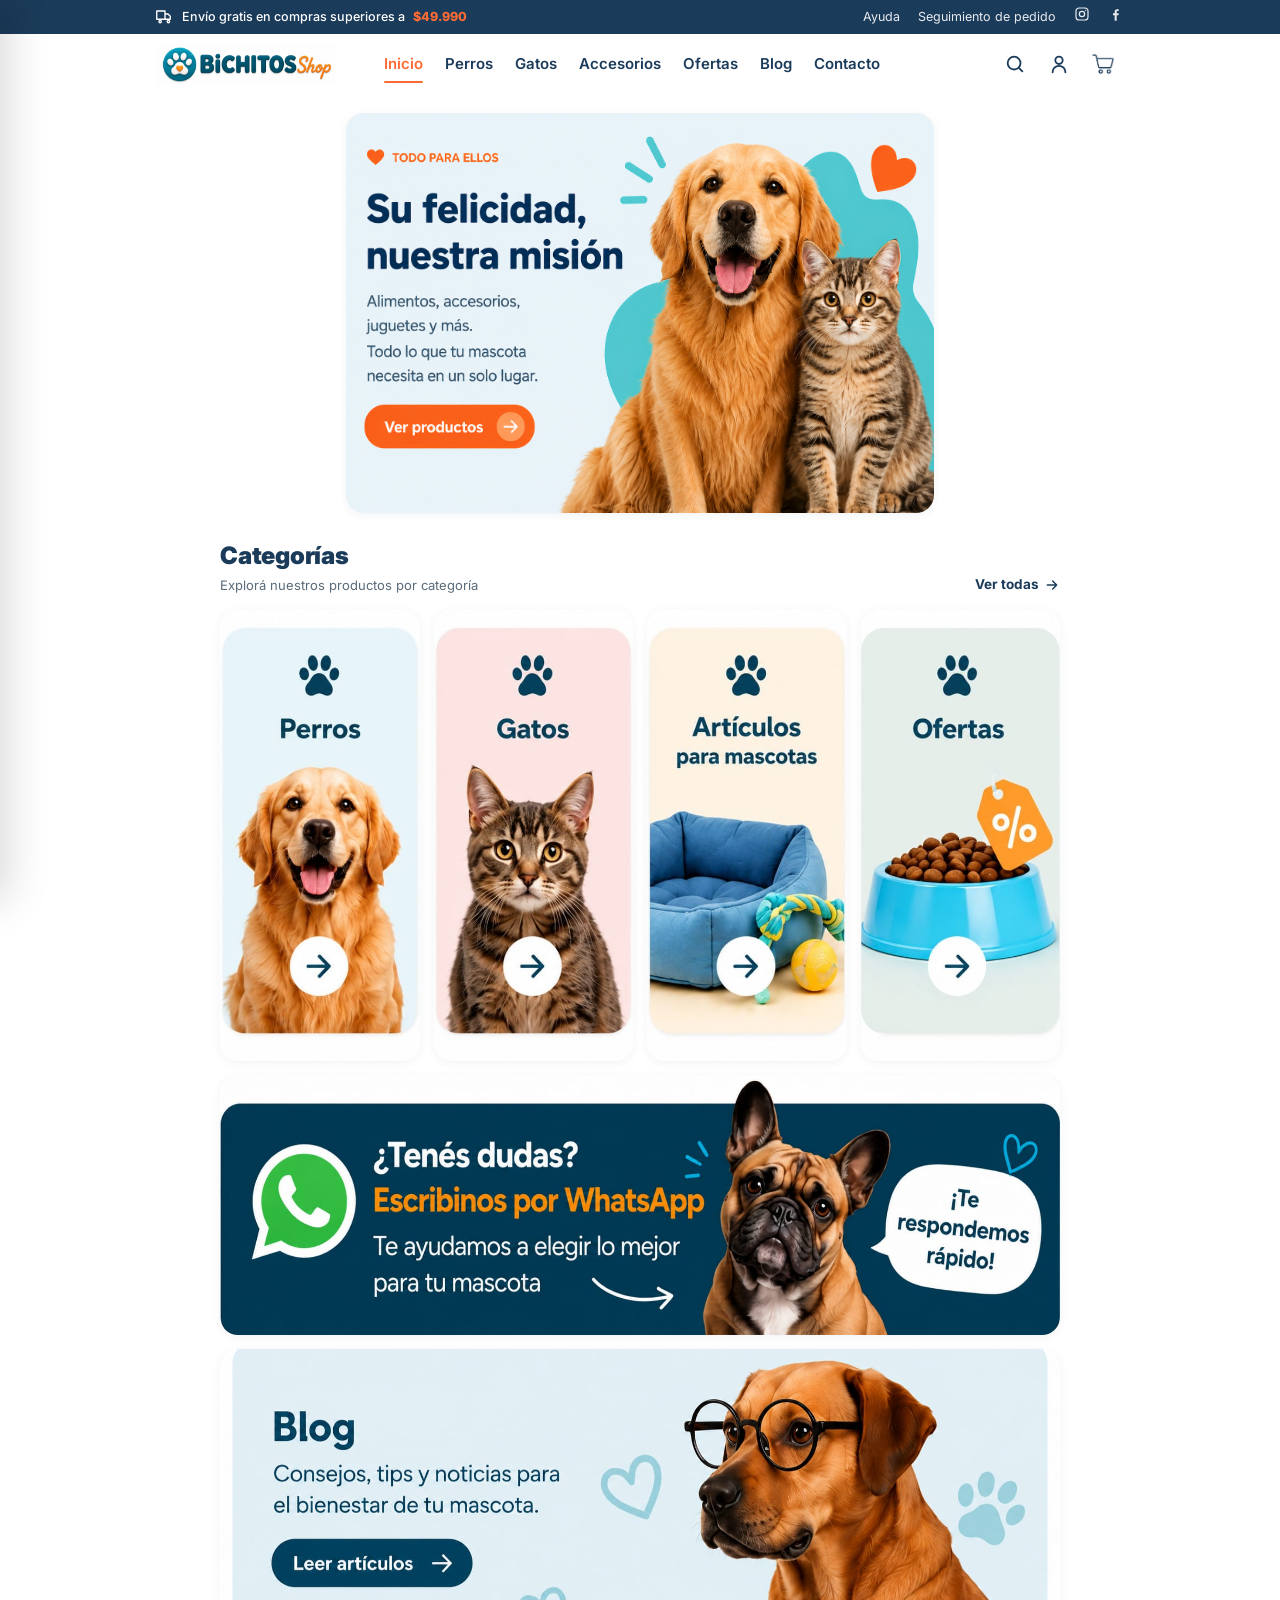
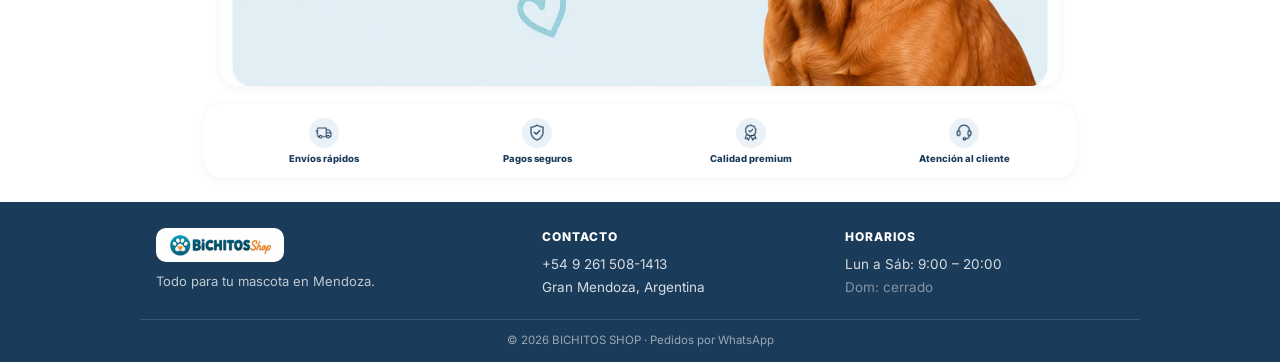
==== index.html @ 242728fc "bottom-nav: boton Blog + activo dinamico segun URL Barra inferior ahora con 6 items (Inicio/Categori" ====
<!DOCTYPE html>
<html lang="es-AR">
<head>
<meta charset="UTF-8" />
<meta name="viewport" content="width=device-width, initial-scale=1, viewport-fit=cover" />
<title>BICHITOS SHOP — Todo para tu mascota en Mendoza</title>
<meta name="description" content="Alimentos, accesorios y juguetes para perros y gatos en Mendoza. Envío gratis en compras superiores a $49.990. Pedí por WhatsApp." />
<meta name="theme-color" content="#1B3B5A" />
<link rel="canonical" href="https://bichitosshop.github.io/bichitosonline/" />
<link rel="icon" type="image/png" href="img/favicon.png" />
<link rel="apple-touch-icon" href="img/favicon.png" />
<meta property="og:title" content="BICHITOS SHOP — Todo para tu mascota en Mendoza" />
<meta property="og:description" content="Alimentos, accesorios y juguetes para perros y gatos. Pedí por WhatsApp." />
<meta property="og:image" content="https://bichitosshop.github.io/bichitosonline/img/home/hero.jpg" />
<meta property="og:type" content="website" />
<link rel="preconnect" href="https://fonts.googleapis.com" />
<link rel="preconnect" href="https://fonts.gstatic.com" crossorigin />
<link href="https://fonts.googleapis.com/css2?family=Inter:wght@400;500;600;700;800;900&display=swap" rel="stylesheet" />
<link rel="stylesheet" href="css/home.css?v=6" />
</head>
<body>

<a href="#main" class="skip-link">Saltar al contenido principal</a>

<!-- ===== TOP BAR ===== -->
<div class="topbar">
  <div class="wrap topbar-in">
    <p class="topbar-msg">
      <svg viewBox="0 0 24 24" fill="none" stroke="currentColor" stroke-width="1.8" stroke-linecap="round" stroke-linejoin="round" aria-hidden="true"><path d="M1 4h11v11H1zM12 8h4l3 3v4h-7z"/><circle cx="5.5" cy="18" r="1.6"/><circle cx="16.5" cy="18" r="1.6"/></svg>
      Envío gratis en compras superiores a <b>$49.990</b>
    </p>
    <nav class="topbar-links" aria-label="Enlaces de ayuda">
      <a href="contacto.html">Ayuda</a>
      <a href="contacto.html">Seguimiento de pedido</a>
      <a href="https://instagram.com" target="_blank" rel="noopener" aria-label="Instagram">
        <svg viewBox="0 0 24 24" fill="none" stroke="currentColor" stroke-width="1.8" aria-hidden="true"><rect x="3" y="3" width="18" height="18" rx="5"/><circle cx="12" cy="12" r="4"/><circle cx="17.5" cy="6.5" r="1" fill="currentColor" stroke="none"/></svg>
      </a>
      <a href="https://facebook.com" target="_blank" rel="noopener" aria-label="Facebook">
        <svg viewBox="0 0 24 24" fill="currentColor" aria-hidden="true"><path d="M13 22v-8h2.7l.4-3H13V9c0-.9.3-1.5 1.6-1.5H16V4.9c-.3 0-1.2-.1-2.3-.1-2.3 0-3.7 1.3-3.7 3.8V11H7.5v3H10v8z"/></svg>
      </a>
    </nav>
  </div>
</div>

<!-- ===== HEADER ===== -->
<header class="header" id="header">
  <div class="wrap header-in">
    <button class="icon-btn menu-toggle" id="menuToggle" aria-label="Abrir menú" aria-expanded="false">
      <svg viewBox="0 0 24 24" fill="none" stroke="currentColor" stroke-width="2" stroke-linecap="round" aria-hidden="true"><path d="M4 7h16M4 12h16M4 17h16"/></svg>
    </button>

    <a href="index.html" class="logo" aria-label="BICHITOS SHOP — Inicio">
      <img src="img/logo.png" alt="BICHITOS SHOP" />
    </a>

    <nav class="mega-nav" aria-label="Navegación principal">
      <a href="index.html" class="active">Inicio</a>
      <a href="productos.html?categoria=perros">Perros</a>
      <a href="productos.html?categoria=gatos">Gatos</a>
      <a href="productos.html">Accesorios</a>
      <a href="productos.html?categoria=ofertas">Ofertas</a>
      <a href="blog.html" target="_blank" rel="noopener">Blog</a>
      <a href="contacto.html">Contacto</a>
    </nav>

    <div class="header-actions">
      <a href="productos.html" class="icon-btn" aria-label="Buscar productos">
        <svg viewBox="0 0 24 24" fill="none" stroke="currentColor" stroke-width="2" stroke-linecap="round" aria-hidden="true"><circle cx="11" cy="11" r="7"/><path d="m20 20-3.5-3.5"/></svg>
      </a>
      <a href="contacto.html" class="icon-btn desktop-only" aria-label="Mi cuenta">
        <svg viewBox="0 0 24 24" fill="none" stroke="currentColor" stroke-width="2" stroke-linecap="round" aria-hidden="true"><circle cx="12" cy="8" r="4"/><path d="M5 21c0-3.9 3.1-7 7-7s7 3.1 7 7"/></svg>
      </a>
      <a href="productos.html" class="icon-btn cart-btn" aria-label="Ver carrito">
        <img src="img/icons/ic-cart.png" alt="" class="ic-img" />
        <span class="cart-badge" id="cartBadge" aria-live="polite">0</span>
      </a>
    </div>
  </div>
</header>

<!-- ===== SLIDE-OUT MENU (mobile) ===== -->
<div class="nav-overlay" id="navOverlay" hidden></div>
<aside class="nav-panel" id="navPanel" aria-label="Menú de navegación">
  <div class="nav-panel-head">
    <img src="img/logo.png" alt="BICHITOS SHOP" />
    <button class="icon-btn" id="navClose" aria-label="Cerrar menú">
      <svg viewBox="0 0 24 24" fill="none" stroke="currentColor" stroke-width="2.2" stroke-linecap="round" aria-hidden="true"><path d="M5 5l14 14M19 5 5 19"/></svg>
    </button>
  </div>
  <nav class="nav-panel-links" aria-label="Categorías">
    <span class="np-group-label">Comprá por categoría</span>
    <a href="productos.html?categoria=perros" data-cat="perros">
      <span class="np-ic"><svg viewBox="0 0 24 24" fill="none" stroke="currentColor" stroke-width="1.7" stroke-linecap="round" stroke-linejoin="round" aria-hidden="true"><path d="M17 10c.7-.7 1.7 0 2.5 0a2.5 2.5 0 1 0 0-5 .5.5 0 0 1-.5-.5 2.5 2.5 0 1 0-5 0c0 .8.7 1.8 0 2.5l-7 7c-.7.7-1.7 0-2.5 0a2.5 2.5 0 0 0 0 5 .5.5 0 0 1 .5.5 2.5 2.5 0 1 0 5 0c0-.8-.7-1.8 0-2.5z"/></svg></span>
      <span class="np-txt">Perros</span>
      <svg class="np-chev" viewBox="0 0 24 24" fill="none" stroke="currentColor" stroke-width="2" stroke-linecap="round" stroke-linejoin="round" aria-hidden="true"><path d="m9 6 6 6-6 6"/></svg>
    </a>
    <a href="productos.html?categoria=gatos" data-cat="gatos">
      <span class="np-ic"><svg viewBox="0 0 24 24" fill="none" stroke="currentColor" stroke-width="1.6" stroke-linecap="round" stroke-linejoin="round" aria-hidden="true"><path d="M5 3.8 8 7.6c1.2-.5 2.5-.8 4-.8s2.8.3 4 .8l3-3.8V11a7 7 0 0 1-14 0z"/><circle cx="9.6" cy="11.4" r=".7" fill="currentColor" stroke="none"/><circle cx="14.4" cy="11.4" r=".7" fill="currentColor" stroke="none"/><path d="M11 14.2c.6.5 1.4.5 2 0"/></svg></span>
      <span class="np-txt">Gatos</span>
      <svg class="np-chev" viewBox="0 0 24 24" fill="none" stroke="currentColor" stroke-width="2" stroke-linecap="round" stroke-linejoin="round" aria-hidden="true"><path d="m9 6 6 6-6 6"/></svg>
    </a>
    <a href="productos.html" data-cat="otras">
      <span class="np-ic"><svg viewBox="0 0 24 24" fill="none" stroke="currentColor" stroke-width="1.7" stroke-linecap="round" stroke-linejoin="round" aria-hidden="true"><path d="M3.5 11h17l-1.4 5.6a2 2 0 0 1-2 1.4H6.9a2 2 0 0 1-2-1.4z"/><path d="M6 11a6 6 0 0 1 12 0"/></svg></span>
      <span class="np-txt">Accesorios de mascotas</span>
      <svg class="np-chev" viewBox="0 0 24 24" fill="none" stroke="currentColor" stroke-width="2" stroke-linecap="round" stroke-linejoin="round" aria-hidden="true"><path d="m9 6 6 6-6 6"/></svg>
    </a>
    <a href="productos.html?categoria=ofertas" data-cat="ofertas">
      <span class="np-ic"><svg viewBox="0 0 24 24" fill="none" stroke="currentColor" stroke-width="1.7" stroke-linecap="round" stroke-linejoin="round" aria-hidden="true"><path d="M3.5 11.5 11 4h7a2 2 0 0 1 2 2v7l-7.5 7.5a1.5 1.5 0 0 1-2.1 0L3.5 13.6a1.5 1.5 0 0 1 0-2.1z"/><circle cx="16" cy="8" r="1.3" fill="currentColor" stroke="none"/></svg></span>
      <span class="np-txt">Ofertas</span>
      <svg class="np-chev" viewBox="0 0 24 24" fill="none" stroke="currentColor" stroke-width="2" stroke-linecap="round" stroke-linejoin="round" aria-hidden="true"><path d="m9 6 6 6-6 6"/></svg>
    </a>
    <span class="np-divider" aria-hidden="true"></span>
    <a href="blog.html" target="_blank" rel="noopener" data-cat="blog">
      <span class="np-ic"><svg viewBox="0 0 24 24" fill="none" stroke="currentColor" stroke-width="1.7" stroke-linecap="round" stroke-linejoin="round" aria-hidden="true"><path d="M5 4h11a2 2 0 0 1 2 2v14H7a2 2 0 0 1-2-2z"/><path d="M9 8h6M9 12h5"/></svg></span>
      <span class="np-txt">Blog</span>
      <svg class="np-chev" viewBox="0 0 24 24" fill="none" stroke="currentColor" stroke-width="2" stroke-linecap="round" stroke-linejoin="round" aria-hidden="true"><path d="m9 6 6 6-6 6"/></svg>
    </a>
    <a href="contacto.html" data-cat="contacto">
      <span class="np-ic"><svg viewBox="0 0 24 24" fill="none" stroke="currentColor" stroke-width="1.7" stroke-linecap="round" stroke-linejoin="round" aria-hidden="true"><path d="M5 5h14v10H9l-4 4z"/></svg></span>
      <span class="np-txt">Contacto</span>
      <svg class="np-chev" viewBox="0 0 24 24" fill="none" stroke="currentColor" stroke-width="2" stroke-linecap="round" stroke-linejoin="round" aria-hidden="true"><path d="m9 6 6 6-6 6"/></svg>
    </a>
  </nav>
  <div class="nav-panel-social">
    <a href="https://wa.me/5492615081413" target="_blank" rel="noopener" class="np-wsp" aria-label="WhatsApp">
      <svg viewBox="0 0 24 24" fill="currentColor" aria-hidden="true"><path d="M12 2a10 10 0 0 0-8.6 15.1L2 22l5-1.3A10 10 0 1 0 12 2zm4.4 12.1c-.2-.1-1.4-.7-1.6-.8-.2-.1-.4-.1-.5.1-.2.2-.6.8-.8.9-.1.2-.3.2-.5.1a6.6 6.6 0 0 1-3.3-2.9c-.2-.4.2-.4.7-1.3.1-.2 0-.4 0-.5l-.7-1.8c-.2-.5-.4-.4-.5-.4h-.5c-.2 0-.5.1-.7.3-.2.3-.9.9-.9 2.2s1 2.6 1.1 2.7c.1.2 1.9 3 4.7 4.2 1.7.7 2.4.8 3.2.7.5-.1 1.4-.6 1.6-1.1.2-.5.2-1 .1-1.1z"/></svg>
    </a>
    <a href="https://instagram.com" target="_blank" rel="noopener" aria-label="Instagram">
      <svg viewBox="0 0 24 24" fill="none" stroke="currentColor" stroke-width="1.8" aria-hidden="true"><rect x="3" y="3" width="18" height="18" rx="5"/><circle cx="12" cy="12" r="4"/><circle cx="17.5" cy="6.5" r="1" fill="currentColor" stroke="none"/></svg>
    </a>
    <a href="https://facebook.com" target="_blank" rel="noopener" aria-label="Facebook">
      <svg viewBox="0 0 24 24" fill="currentColor" aria-hidden="true"><path d="M13 22v-8h2.7l.4-3H13V9c0-.9.3-1.5 1.6-1.5H16V4.9c-.3 0-1.2-.1-2.3-.1-2.3 0-3.7 1.3-3.7 3.8V11H7.5v3H10v8z"/></svg>
    </a>
  </div>
</aside>

<main id="main">

  <!-- ===== HERO ===== -->
  <section class="hero-wrap wrap" aria-label="Bienvenida">
    <div class="hero">
      <img src="img/home/hero.jpg" alt="Su felicidad, nuestra misión. Alimentos, accesorios y juguetes para tu mascota." class="hero-img" width="1521" height="1034" />
      <a href="productos.html" class="hero-btn" aria-label="Ver productos"></a>
    </div>
  </section>

  <!-- ===== CATEGORÍAS ===== -->
  <section class="categorias wrap" aria-labelledby="cat-title">
    <div class="section-head">
      <div>
        <h2 id="cat-title" class="section-title">Categorías</h2>
        <p class="section-sub desktop-only">Explorá nuestros productos por categoría</p>
      </div>
      <a href="productos.html" class="ver-todas">Ver todas <svg viewBox="0 0 24 24" fill="none" stroke="currentColor" stroke-width="2.2" stroke-linecap="round" stroke-linejoin="round" aria-hidden="true"><path d="M5 12h14M13 6l6 6-6 6"/></svg></a>
    </div>
    <div class="cat-grid">
      <a class="cat-card" href="productos.html?categoria=perros" aria-label="Ver productos para Perros">
        <img src="img/home/cat-perros.jpg" alt="Perros" />
      </a>
      <a class="cat-card" href="productos.html?categoria=gatos" aria-label="Ver productos para Gatos">
        <img src="img/home/cat-gatos.jpg" alt="Gatos" />
      </a>
      <a class="cat-card" href="productos.html" aria-label="Ver Artículos para mascotas">
        <img src="img/home/cat-articulos.jpg" alt="Artículos para mascotas" />
      </a>
      <a class="cat-card" href="productos.html?categoria=ofertas" aria-label="Ver Ofertas">
        <img src="img/home/cat-ofertas.jpg" alt="Ofertas" />
      </a>
    </div>
  </section>

  <!-- ===== BANNER WHATSAPP ===== -->
  <section class="banner-wrap wrap" aria-label="Consultá por WhatsApp">
    <button type="button" class="banner banner-wsp" id="bannerWsp" aria-label="¿Tenés dudas? Escribinos por WhatsApp, te ayudamos a elegir lo mejor para tu mascota">
      <img src="img/home/banner-wsp.jpg" alt="¿Tenés dudas? Escribinos por WhatsApp. Te respondemos rápido." />
      <span class="banner-cta-zone" aria-hidden="true"></span>
    </button>
  </section>

  <!-- ===== BANNER BLOG ===== -->
  <section class="banner-wrap wrap" aria-label="Blog">
    <a class="banner banner-blog" href="blog.html" target="_blank" rel="noopener" aria-label="Blog: consejos, tips y noticias para el bienestar de tu mascota. Leer artículos.">
      <img src="img/home/banner-blog.jpg" alt="Blog: consejos, tips y noticias para el bienestar de tu mascota." />
      <span class="banner-cta-zone" aria-hidden="true"></span>
    </a>
  </section>

  <!-- ===== TRUST STRIP (compacta, abajo de los banners) ===== -->
  <section class="trust trust-mini wrap" aria-label="Por qué elegirnos">
    <div class="trust-item">
      <span class="trust-ic"><img src="img/icons/ic-truck.png" alt="" /></span>
      <b>Envíos rápidos</b>
    </div>
    <div class="trust-item">
      <span class="trust-ic"><img src="img/icons/ic-shield.png" alt="" /></span>
      <b>Pagos seguros</b>
    </div>
    <div class="trust-item">
      <span class="trust-ic"><img src="img/icons/ic-badge.png" alt="" /></span>
      <b>Calidad premium</b>
    </div>
    <div class="trust-item">
      <span class="trust-ic"><img src="img/icons/ic-headset.png" alt="" /></span>
      <b>Atención al cliente</b>
    </div>
  </section>

</main>

<!-- ===== FOOTER ===== -->
<footer class="footer">
  <div class="wrap footer-grid">
    <div class="f-brand">
      <img src="img/logo.png" alt="BICHITOS SHOP" />
      <p>Todo para tu mascota en Mendoza.</p>
    </div>
    <div class="f-col">
      <h4>Contacto</h4>
      <a href="https://wa.me/5492615081413" target="_blank" rel="noopener">+54 9 261 508-1413</a>
      <p>Gran Mendoza, Argentina</p>
    </div>
    <div class="f-col">
      <h4>Horarios</h4>
      <p>Lun a Sáb: 9:00 – 20:00</p>
      <p class="f-dim">Dom: cerrado</p>
    </div>
  </div>
  <div class="wrap footer-bottom">© 2026 BICHITOS SHOP · Pedidos por WhatsApp</div>
</footer>

<!-- ===== BOTTOM NAV (mobile) ===== -->
<nav class="bottom-nav" aria-label="Navegación inferior">
  <a href="index.html" data-nav="inicio">
    <img src="img/icons/ic-home.png" alt="" /><span>Inicio</span>
  </a>
  <a href="productos.html" data-nav="categorias">
    <img src="img/icons/ic-grid.png" alt="" /><span>Categorías</span>
  </a>
  <a href="productos.html?categoria=ofertas" data-nav="ofertas">
    <img src="img/icons/ic-ticket.png" alt="" /><span>Ofertas</span>
  </a>
  <a href="blog.html" data-nav="blog">
    <svg viewBox="0 0 24 24" fill="none" stroke="currentColor" stroke-width="1.8" stroke-linecap="round" stroke-linejoin="round" aria-hidden="true"><path d="M5 4h11a2 2 0 0 1 2 2v14H7a2 2 0 0 1-2-2z"/><path d="M9 8h6M9 12h5"/></svg>
    <span>Blog</span>
  </a>
  <a href="productos.html?wishlist=1" data-nav="favoritos">
    <svg class="nav-heart" viewBox="0 0 24 24" fill="none" stroke="currentColor" stroke-width="1.9" stroke-linecap="round" stroke-linejoin="round" aria-hidden="true"><path d="M20.8 5.6a5.4 5.4 0 0 0-7.7 0L12 6.7l-1.1-1.1a5.4 5.4 0 1 0-7.7 7.7L12 22l8.8-8.7a5.4 5.4 0 0 0 0-7.7z"/></svg>
    <span>Favoritos</span>
  </a>
  <a href="contacto.html" data-nav="contacto">
    <img src="img/icons/ic-whatsapp.png" alt="" /><span>Contacto</span>
  </a>
</nav>

<script src="js/home.js?v=6"></script>
</body>
</html>
---- css/home.css ----
/* ============================================================
   BICHITOS SHOP — Homepage (rediseño calcado de mockup)
   Paleta BLOQUEADA: navy #1B3B5A + naranja #FF6B35 + teal.
   Mobile-first. Fuente Inter.
   ============================================================ */
:root {
  --navy: #1B3B5A;
  --navy-deep: #14314a;
  --orange: #FF6B35;
  --orange-dark: #ec5a26;
  --teal: #2EC4B6;
  --cream: #FBF8F3;
  --paper: #FFFFFF;
  --ink: #22312A;
  --muted: #5a6b7a;
  --hairline: rgba(27, 58, 89, 0.12);
  --wsp: #25D366;
  --r-card: 18px;
  --r-pill: 999px;
  --shadow-sm: 0 2px 10px rgba(27, 58, 89, 0.06);
  --shadow: 0 10px 30px rgba(27, 58, 89, 0.10);
  --shadow-orange: 0 8px 22px rgba(255, 107, 53, 0.28);
  --spring: cubic-bezier(.34, 1.56, .64, 1);
  --smooth: cubic-bezier(.22, 1, .36, 1);
  --font: 'Inter', -apple-system, BlinkMacSystemFont, 'Segoe UI', Roboto, sans-serif;
  --header-h: 60px;
}
* { box-sizing: border-box; -webkit-tap-highlight-color: transparent; margin: 0; padding: 0; }
html { scroll-behavior: smooth; }
body {
  font-family: var(--font);
  background: #FFFFFF;
  color: var(--ink);
  font-size: 15px;
  line-height: 1.45;
  -webkit-font-smoothing: antialiased;
  padding-bottom: calc(64px + env(safe-area-inset-bottom));  /* bottom nav */
}
img { max-width: 100%; display: block; }
a { text-decoration: none; color: inherit; }
button { font-family: inherit; cursor: pointer; border: none; background: none; }
li { list-style: none; }
:focus-visible { outline: 2px solid var(--orange); outline-offset: 2px; border-radius: 6px; }
.wrap { max-width: 1180px; margin: 0 auto; padding-left: 16px; padding-right: 16px; }
.skip-link { position: absolute; left: -999px; top: 0; background: var(--orange); color: #fff; padding: 10px 16px; z-index: 999; font-weight: 800; }
.skip-link:focus { left: 0; }
.desktop-only { display: none; }

/* ===== TOP BAR ===== */
.topbar { background: var(--navy); color: #fff; font-size: 12.5px; }
.topbar-in { display: flex; align-items: center; justify-content: center; gap: 18px; min-height: 34px; }
.topbar-msg { display: flex; align-items: center; gap: 8px; font-weight: 500; }
.topbar-msg svg { width: 18px; height: 18px; flex: none; }
.topbar-msg b { color: var(--orange); font-weight: 800; }
.topbar-links { display: none; align-items: center; gap: 18px; }
.topbar-links a { opacity: .9; }
.topbar-links a:hover { opacity: 1; }
.topbar-links svg { width: 16px; height: 16px; }

/* ===== HEADER ===== */
.header {
  position: sticky; top: 0; z-index: 50;
  background: rgba(255, 255, 255, 0.92);
  -webkit-backdrop-filter: blur(12px); backdrop-filter: blur(12px);
  border-bottom: 1px solid transparent;
  transition: border-color .25s, box-shadow .25s;
}
.header.scrolled { border-bottom-color: var(--hairline); box-shadow: var(--shadow-sm); }
.header-in { display: flex; align-items: center; gap: 12px; height: var(--header-h); }
.icon-btn {
  width: 42px; height: 42px; border-radius: 50%;
  display: grid; place-items: center; color: var(--navy);
  transition: background .2s, transform .15s var(--spring);
  flex: none; position: relative;
}
.icon-btn:hover { background: rgba(27, 58, 89, 0.06); }
.icon-btn:active { transform: scale(.92); }
.icon-btn svg { width: 22px; height: 22px; }
.logo { display: flex; align-items: center; margin-right: auto; }
.logo img { height: 34px; width: auto; }
.mega-nav { display: none; }
.header-actions { display: flex; align-items: center; gap: 2px; }
.cart-btn .cart-badge {
  position: absolute; top: 2px; right: 2px; min-width: 18px; height: 18px; padding: 0 4px;
  border-radius: 999px; background: var(--orange); color: #fff;
  font-size: 11px; font-weight: 800; display: grid; place-items: center;
  opacity: 0; transform: scale(.4); transition: .25s var(--spring);
}
.cart-btn .cart-badge.on { opacity: 1; transform: scale(1); }

/* ===== SLIDE-OUT MENU ===== */
.nav-overlay { position: fixed; inset: 0; background: rgba(20, 32, 26, .45); z-index: 90; opacity: 0; transition: opacity .3s; }
.nav-overlay.on { opacity: 1; }
.nav-panel {
  position: fixed; top: 0; left: 0; bottom: 0; z-index: 95;
  width: 85%; max-width: 340px; background: var(--paper);
  transform: translateX(-100%); transition: transform .35s var(--smooth);
  display: flex; flex-direction: column;
  padding: 0 0 calc(16px + env(safe-area-inset-bottom));
  box-shadow: 8px 0 40px rgba(0, 0, 0, .15);
}
.nav-panel.on { transform: translateX(0); }
.nav-panel-head { display: flex; align-items: center; justify-content: space-between; padding: 14px 16px; border-bottom: 1px solid var(--hairline); }
.nav-panel-head img { height: 30px; }
.nav-panel-links { display: flex; flex-direction: column; padding: 10px 0; flex: 1; overflow-y: auto; }
.np-group-label { font-size: 11px; font-weight: 800; letter-spacing: .08em; text-transform: uppercase; color: var(--muted); padding: 6px 22px 8px; }
.nav-panel-links a {
  display: flex; align-items: center; gap: 12px; padding: 9px 14px;
  font-size: 15.5px; font-weight: 700; color: var(--navy);
  border-radius: 14px; margin: 2px 10px; transition: background .2s, transform .12s var(--spring);
}
.nav-panel-links a:active { transform: scale(.98); }
.np-ic { width: 38px; height: 38px; border-radius: 11px; display: grid; place-items: center; color: var(--navy); flex: none; }
.np-ic svg { width: 21px; height: 21px; }
.np-txt { flex: 1; }
.np-chev { width: 18px; height: 18px; color: var(--muted); opacity: .45; flex: none; }
.np-divider { height: 1px; background: var(--hairline); margin: 10px 22px; }
/* Chips por categoría (pasteles del mockup) → da profundidad, no plano */
.nav-panel-links a[data-cat="perros"]  .np-ic { background: #DCEEF8; }
.nav-panel-links a[data-cat="gatos"]   .np-ic { background: #FBE4E1; }
.nav-panel-links a[data-cat="otras"]   .np-ic { background: #FBF0D8; }
.nav-panel-links a[data-cat="ofertas"] .np-ic { background: #DDF1E5; color: #1f7a4d; }
.nav-panel-links a[data-cat="blog"]    .np-ic { background: #E7E6F6; }
.nav-panel-links a[data-cat="contacto"].np-ic { background: #D9F2EF; }
.nav-panel-links a[data-cat="perros"]:hover  { background: #EDF6FB; }
.nav-panel-links a[data-cat="gatos"]:hover   { background: #FDF1EF; }
.nav-panel-links a[data-cat="otras"]:hover   { background: #FCF7E9; }
.nav-panel-links a[data-cat="ofertas"]:hover { background: #EEF8F2; }
.nav-panel-links a[data-cat="blog"]:hover    { background: #F2F1FB; }
.nav-panel-links a[data-cat="contacto"]:hover{ background: #ECF8F6; }
.nav-panel-social { display: flex; gap: 12px; padding: 16px 20px 4px; border-top: 1px solid var(--hairline); }
.nav-panel-social a { width: 42px; height: 42px; border-radius: 50%; display: grid; place-items: center; background: var(--cream); color: var(--navy); }
.nav-panel-social .np-wsp { background: var(--wsp); color: #fff; }
.nav-panel-social svg { width: 22px; height: 22px; }

/* ===== HERO ===== */
/* Imagen real completa (texto+botón horneados). Solo un botón
   transparente clickeable posicionado sobre el botón horneado. */
.hero-wrap { padding-top: 14px; }
.hero { position: relative; border-radius: var(--r-card); overflow: hidden; box-shadow: var(--shadow-sm); }
.hero-img { width: 100%; height: auto; display: block; }
.hero-btn {
  position: absolute; left: 3.8%; top: 72.3%; width: 28.6%; height: 11.7%;
  border-radius: var(--r-pill); cursor: pointer;
}
.hero-btn:focus-visible { outline: 3px solid #fff; outline-offset: 2px; }

/* Botón primario (pill naranja con flecha en círculo) */
.btn-primary {
  display: inline-flex; align-items: center; gap: 10px; white-space: nowrap;
  background: var(--orange); color: #fff; font-weight: 800;
  border-radius: var(--r-pill); padding: 13px 14px 13px 22px;
  box-shadow: var(--shadow-orange); transition: transform .18s var(--spring), background .2s;
}
.btn-primary:hover { background: var(--orange-dark); transform: translateY(-1px); }
.btn-primary:active { transform: scale(.97); }
.btn-primary .btn-arrow { width: 30px; height: 30px; border-radius: 50%; background: rgba(255, 255, 255, .22); display: grid; place-items: center; transition: transform .2s var(--spring); }
.btn-primary:hover .btn-arrow { transform: translateX(2px); }
.btn-primary .btn-arrow svg { width: 17px; height: 17px; }

/* ===== TRUST STRIP ===== */
.trust {
  display: grid; grid-template-columns: repeat(2, 1fr); gap: 14px 10px;
  background: var(--paper); border-radius: var(--r-card);
  margin-top: 16px; padding: 18px 14px; box-shadow: var(--shadow-sm);
}
.trust-item { display: flex; flex-direction: column; align-items: center; text-align: center; gap: 7px; }
.trust-ic { width: 46px; height: 46px; border-radius: 50%; background: #EAF2F8; color: var(--navy); display: grid; place-items: center; }
.trust-ic svg { width: 24px; height: 24px; }
.trust-ic img { width: 24px; height: 24px; object-fit: contain; }
.icon-btn .ic-img { width: 22px; height: 22px; object-fit: contain; }
.trust-item b { display: block; font-size: 13px; color: var(--navy); font-weight: 800; }
.trust-item small { font-size: 11.5px; color: var(--muted); }

/* Versión compacta (abajo de los banners) */
.trust-mini { grid-template-columns: repeat(4, 1fr); gap: 6px; padding: 12px 6px; margin-top: 12px; }
.trust-mini .trust-item { flex-direction: column; text-align: center; gap: 5px; }
.trust-mini .trust-ic { width: 30px; height: 30px; }
.trust-mini .trust-ic svg { width: 16px; height: 16px; }
.trust-mini .trust-ic img { width: 17px; height: 17px; }
.trust-mini .trust-item b { font-size: 9.5px; line-height: 1.2; }

/* ===== SECTION HEAD ===== */
.section-head { display: flex; align-items: flex-end; justify-content: space-between; margin: 22px 0 12px; }
.section-title { font-size: 22px; font-weight: 900; color: var(--navy); letter-spacing: -.01em; }
.section-sub { font-size: 13px; color: var(--muted); margin-top: 2px; }
.ver-todas { display: inline-flex; align-items: center; gap: 5px; color: var(--navy); font-weight: 700; font-size: 13.5px; }
.ver-todas svg { width: 16px; height: 16px; }

/* ===== CATEGORÍAS ===== */
.cat-grid { display: grid; grid-template-columns: repeat(4, 1fr); gap: 8px; }
.cat-card { position: relative; border-radius: var(--r-card); overflow: hidden; display: block; box-shadow: var(--shadow-sm); transition: transform .2s var(--spring), box-shadow .2s; }
.cat-card:hover { transform: translateY(-3px); box-shadow: var(--shadow); }
.cat-card:active { transform: scale(.98); }
.cat-card img { width: 100%; height: 100%; object-fit: cover; }
.cat-go {
  position: absolute; left: 50%; bottom: 9%; transform: translateX(-50%);
  width: 14%; aspect-ratio: 1; min-width: 34px; max-width: 48px;
  background: #fff; color: var(--navy); border-radius: 50%;
  display: grid; place-items: center; box-shadow: var(--shadow-sm);
  transition: transform .2s var(--spring);
}
.cat-card:hover .cat-go { transform: translateX(-50%) scale(1.08); }
.cat-go svg { width: 45%; height: 45%; }

/* ===== BANNERS ===== */
.banner-wrap { margin-top: 12px; }
.banner { display: block; position: relative; width: 100%; border-radius: var(--r-card); overflow: hidden; box-shadow: var(--shadow-sm); transition: transform .2s var(--spring), box-shadow .2s; }
.banner:hover { transform: translateY(-2px); box-shadow: var(--shadow); }
.banner:active { transform: scale(.99); }
.banner img { width: 100%; height: auto; }
/* zona del botón "calcada" sobre el botón horneado (foco/click reales) */
.banner-cta-zone { position: absolute; }
.banner-blog .banner-cta-zone { left: 6.5%; bottom: 14%; width: 26%; height: 18%; border-radius: 999px; }

.pie { text-align: center; font-size: 11.5px; color: var(--muted); padding: 24px 16px 10px; }

/* ===== FOOTER ===== */
.footer { margin-top: 24px; background: var(--navy); color: rgba(255, 255, 255, .85); }
.footer-grid { display: grid; grid-template-columns: 1fr; gap: 20px; padding-top: 26px; padding-bottom: 6px; }
.f-brand img { height: 34px; width: auto; background: #fff; border-radius: 10px; padding: 5px 10px; }
.f-brand p { margin-top: 10px; font-size: 13px; color: rgba(255, 255, 255, .72); }
.f-col h4 { font-size: 12px; font-weight: 800; letter-spacing: .08em; text-transform: uppercase; color: #fff; margin-bottom: 7px; }
.f-col p, .f-col a { display: block; font-size: 13.5px; color: rgba(255, 255, 255, .82); line-height: 1.7; }
.f-col a:hover { color: var(--orange); }
.f-dim { opacity: .55; font-size: 12.5px; }
.footer-bottom { border-top: 1px solid rgba(255, 255, 255, .14); margin-top: 14px; padding-top: 12px; padding-bottom: 14px; font-size: 11.5px; color: rgba(255, 255, 255, .55); text-align: center; }
@media (min-width: 768px) {
  .footer-grid { grid-template-columns: 1.3fr 1fr 1fr; gap: 24px; }
}

/* ===== BOTTOM NAV (mobile) ===== */
.bottom-nav {
  position: fixed; left: 0; right: 0; bottom: 0; z-index: 60;
  display: flex; background: var(--paper);
  border-top: 1px solid var(--hairline);
  padding-bottom: env(safe-area-inset-bottom);
  box-shadow: 0 -4px 20px rgba(27, 58, 89, .06);
}
.bottom-nav a { flex: 1; min-width: 0; display: flex; flex-direction: column; align-items: center; gap: 3px; padding: 9px 0 8px; color: var(--muted); font-size: 10px; font-weight: 600; transition: color .2s; }
.bottom-nav a span { max-width: 100%; overflow: hidden; text-overflow: ellipsis; white-space: nowrap; }
.bottom-nav a svg { width: 22px; height: 22px; }
.bottom-nav a img { width: 22px; height: 22px; object-fit: contain; }
.bottom-nav a.active { color: var(--teal); font-weight: 700; }

/* ============================================================
   DESKTOP
   ============================================================ */
@media (min-width: 768px) {
  body { padding-bottom: 0; }
  .wrap { max-width: 1000px; }               /* todo el inicio más contenido */
  .desktop-only { display: revert; }
  .icon-btn.desktop-only { display: grid; }   /* restaura el centrado del ícono cuenta */
  .bottom-nav { display: none; }
  .menu-toggle { display: none; }
  .topbar-in { justify-content: space-between; }
  .topbar-links { display: flex; }

  .header-in { gap: 24px; }
  .logo img { height: 40px; }
  .mega-nav { display: flex; align-items: center; gap: 22px; margin-right: auto; }
  .mega-nav a { font-size: 15px; font-weight: 600; color: var(--navy); padding: 6px 0; position: relative; }
  .mega-nav a:hover { color: var(--orange); }
  .mega-nav a.active { color: var(--orange); }
  .mega-nav a.active::after { content: ''; position: absolute; left: 0; right: 0; bottom: -2px; height: 2px; background: var(--orange); border-radius: 2px; }
  .logo { margin-right: 24px; }

  /* Hero contenido: no gigante en desktop (se topea por alto y se centra).
     Nunca superar el tamaño nativo de la imagen (782px) = nitidez. */
  .hero-wrap { padding-top: 18px; }
  .hero { width: fit-content; max-width: 100%; margin: 0 auto; }
  .hero-img { max-height: 400px; width: auto; max-width: 100%; }

  /* Secciones de contenido más angostas y centradas (imágenes a tamaño nativo o menor) */
  .categorias, .banner-wrap, .trust { max-width: 872px; margin-left: auto; margin-right: auto; }

  .trust { grid-template-columns: repeat(4, 1fr); gap: 10px; padding: 14px; margin-top: 18px; }
  .trust-item { flex-direction: row; text-align: left; gap: 12px; justify-content: flex-start; padding-left: 8px; }
  .trust-ic { width: 50px; height: 50px; flex: none; }
  .trust-item b { font-size: 14px; }

  .cat-grid { grid-template-columns: repeat(4, 1fr); gap: 14px; }
  /* proporción natural del panel: sin recorte (la flecha horneada queda visible) */
  .section-head { margin: 26px 0 14px; }
  .section-title { font-size: 24px; }

  .banner-wrap { margin-top: 14px; }
}

@media (min-width: 1024px) {
  .hero-eyebrow { font-size: 1.1rem; }
}

/* ===== CONTACTO ===== */
.contacto-head { padding: 18px 0 4px; }
.contacto-head h1 { font-size: 24px; font-weight: 900; color: var(--navy); letter-spacing: -.01em; }
.contacto-head p { font-size: 13.5px; color: var(--muted); margin-top: 2px; }
.wa-card {
  margin-top: 14px; background: var(--navy); border-radius: var(--r-card);
  padding: 22px 20px; color: #fff; text-align: center;
}
.wa-card h2 { font-size: 20px; font-weight: 900; }
.wa-card h2 b { color: var(--orange); }
.wa-card p { font-size: 13.5px; color: rgba(255, 255, 255, .8); margin: 6px auto 16px; max-width: 34ch; }
.wa-card .wa-btn {
  display: inline-flex; align-items: center; justify-content: center; gap: 10px;
  min-height: 50px; padding: 0 26px; border-radius: var(--r-pill);
  background: var(--wsp); color: #fff; font-size: 15px; font-weight: 800;
  box-shadow: 0 10px 24px rgba(37, 211, 102, .30); transition: transform .15s var(--spring);
}
.wa-card .wa-btn:active { transform: scale(.97); }
.wa-card .wa-btn svg { width: 21px; height: 21px; }
.info-grid { display: grid; grid-template-columns: 1fr; gap: 12px; margin-top: 14px; }
.info-card {
  display: flex; align-items: center; gap: 14px;
  background: var(--paper); border: 1px solid var(--hairline); border-radius: var(--r-card);
  padding: 16px; box-shadow: var(--shadow-sm);
}
.info-ic { width: 46px; height: 46px; border-radius: 13px; background: #EAF2F8; display: grid; place-items: center; flex: none; }
.info-ic img { width: 24px; height: 24px; object-fit: contain; }
.info-card b { display: block; font-size: 14.5px; color: var(--navy); font-weight: 800; }
.info-card p { font-size: 13px; color: var(--muted); margin-top: 1px; }
@media (min-width: 768px) {
  .contacto-main { max-width: 720px; margin: 0 auto; }
  .info-grid { grid-template-columns: repeat(3, 1fr); }
  .info-card { flex-direction: column; text-align: center; padding: 20px 14px; }
}

/* ===== PILLS (compartidas: productos + blog) ===== */
.fpill {
  scroll-snap-align: start; flex: none; height: 38px; padding: 0 16px;
  border-radius: var(--r-pill); border: 1px solid var(--hairline);
  background: var(--paper); color: var(--navy); font-size: 13.5px; font-weight: 700;
  cursor: pointer;
  transition: background .2s, color .2s, border-color .2s, transform .12s var(--spring);
}
.fpill:active { transform: scale(.95); }
.fpill.act { background: var(--navy); border-color: var(--navy); color: #fff; }

/* ===== BLOG ===== */
.blog-main { padding-bottom: 10px; }
.crumbs { font-size: 12px; color: var(--muted); padding: 14px 0 2px; }
.crumbs a { color: var(--muted); }
.crumbs b { color: var(--navy); font-weight: 700; }
.blog-head h1 { font-size: 28px; font-weight: 900; color: var(--navy); letter-spacing: -.01em; }
.blog-head p { font-size: 13.5px; color: var(--muted); margin-top: 3px; max-width: 34ch; }
.blog-note {
  display: flex; align-items: center; gap: 10px; margin-top: 14px;
  background: var(--orange-bg, #FFF4EC); border: 1px solid rgba(255, 107, 53, .25);
  border-radius: 12px; padding: 10px 14px; font-size: 12.5px; font-weight: 600; color: #b0501f;
}
.blog-note svg { width: 16px; height: 16px; flex: none; color: var(--orange); }
.blog-pills { display: flex; gap: 8px; overflow-x: auto; padding: 14px 16px 4px; scrollbar-width: none; }
.blog-pills::-webkit-scrollbar { display: none; }
.blog-list { display: grid; gap: 12px; margin-top: 12px; }
.post {
  background: var(--paper); border: 1px solid var(--hairline); border-radius: var(--r-card);
  padding: 10px; box-shadow: var(--shadow-sm); overflow: hidden;
}
.post-top { display: flex; gap: 12px; align-items: stretch; }
.post-img { flex: 0 0 38%; max-width: 170px; border-radius: 12px; overflow: hidden; }
.post-img img { width: 100%; height: 100%; object-fit: cover; }
.post-body { flex: 1; min-width: 0; display: flex; flex-direction: column; padding: 4px 4px 2px 0; }
.post-chip {
  align-self: flex-start; font-size: 9.5px; font-weight: 800; letter-spacing: .08em;
  text-transform: uppercase; padding: 3px 8px; border-radius: 999px; margin-bottom: 6px;
}
.chip-alimentacion { background: #FFF0E6; color: #c2571b; }
.chip-gatos { background: #FBE4E1; color: #b04a3d; }
.chip-educacion { background: #E3F0F7; color: #1e5f8a; }
.chip-productos { background: #DDF1E5; color: #1f7a4d; }
.chip-salud { background: #FDECEC; color: #b03a3a; }
.post-title { font-size: 15px; font-weight: 800; color: var(--navy); line-height: 1.25; }
.post-excerpt { font-size: 12.5px; color: var(--muted); line-height: 1.45; margin-top: 5px;
  display: -webkit-box; -webkit-line-clamp: 3; -webkit-box-orient: vertical; overflow: hidden; }
.post-meta { display: flex; align-items: center; justify-content: space-between; margin-top: auto; padding-top: 8px; }
.post-mins { display: inline-flex; align-items: center; gap: 5px; font-size: 11px; color: var(--muted); }
.post-mins img { width: 13px; height: 13px; opacity: .7; }
.post-read {
  display: inline-flex; align-items: center; gap: 5px; border: 0; background: none;
  font-size: 12.5px; font-weight: 800; color: var(--navy); cursor: pointer; padding: 4px 0;
}
.post-read svg { width: 14px; height: 14px; transition: transform .25s var(--smooth); }
.post.open .post-read svg { transform: rotate(90deg); }
.post-full { display: none; padding: 12px 8px 6px; border-top: 1px solid var(--hairline); margin-top: 10px; }
.post.open .post-full { display: block; }
.post-full p { font-size: 13.5px; color: #3d4c5c; line-height: 1.6; margin-bottom: 10px; }
.post-full ul { margin: 0 0 10px 18px; }
.post-full li { font-size: 13.5px; color: #3d4c5c; line-height: 1.6; list-style: disc; margin-bottom: 4px; }
.post-full b { color: var(--navy); }
.blog-cta {
  margin-top: 18px; background: var(--navy); border-radius: var(--r-card);
  padding: 18px; display: flex; align-items: center; justify-content: space-between; gap: 14px;
}
.blog-cta p { color: #fff; font-size: 13.5px; font-weight: 700; line-height: 1.35; }
.blog-cta p small { display: block; font-weight: 500; font-size: 11.5px; color: rgba(255,255,255,.7); margin-top: 2px; }
.blog-cta a {
  flex: none; display: inline-flex; align-items: center; gap: 8px;
  background: var(--orange); color: #fff; font-size: 13px; font-weight: 800;
  border-radius: var(--r-pill); padding: 11px 18px; transition: transform .15s var(--spring);
}
.blog-cta a:active { transform: scale(.96); }
@media (min-width: 768px) {
  .blog-main { max-width: 760px; margin: 0 auto; }
  .blog-pills { padding-left: 0; padding-right: 0; }
  .post-img { max-width: 200px; }
  .post-title { font-size: 16.5px; }
}

/* ===== Reduced motion ===== */
@media (prefers-reduced-motion: reduce) {
  * { animation: none !important; transition: none !important; }
  html { scroll-behavior: auto; }
}
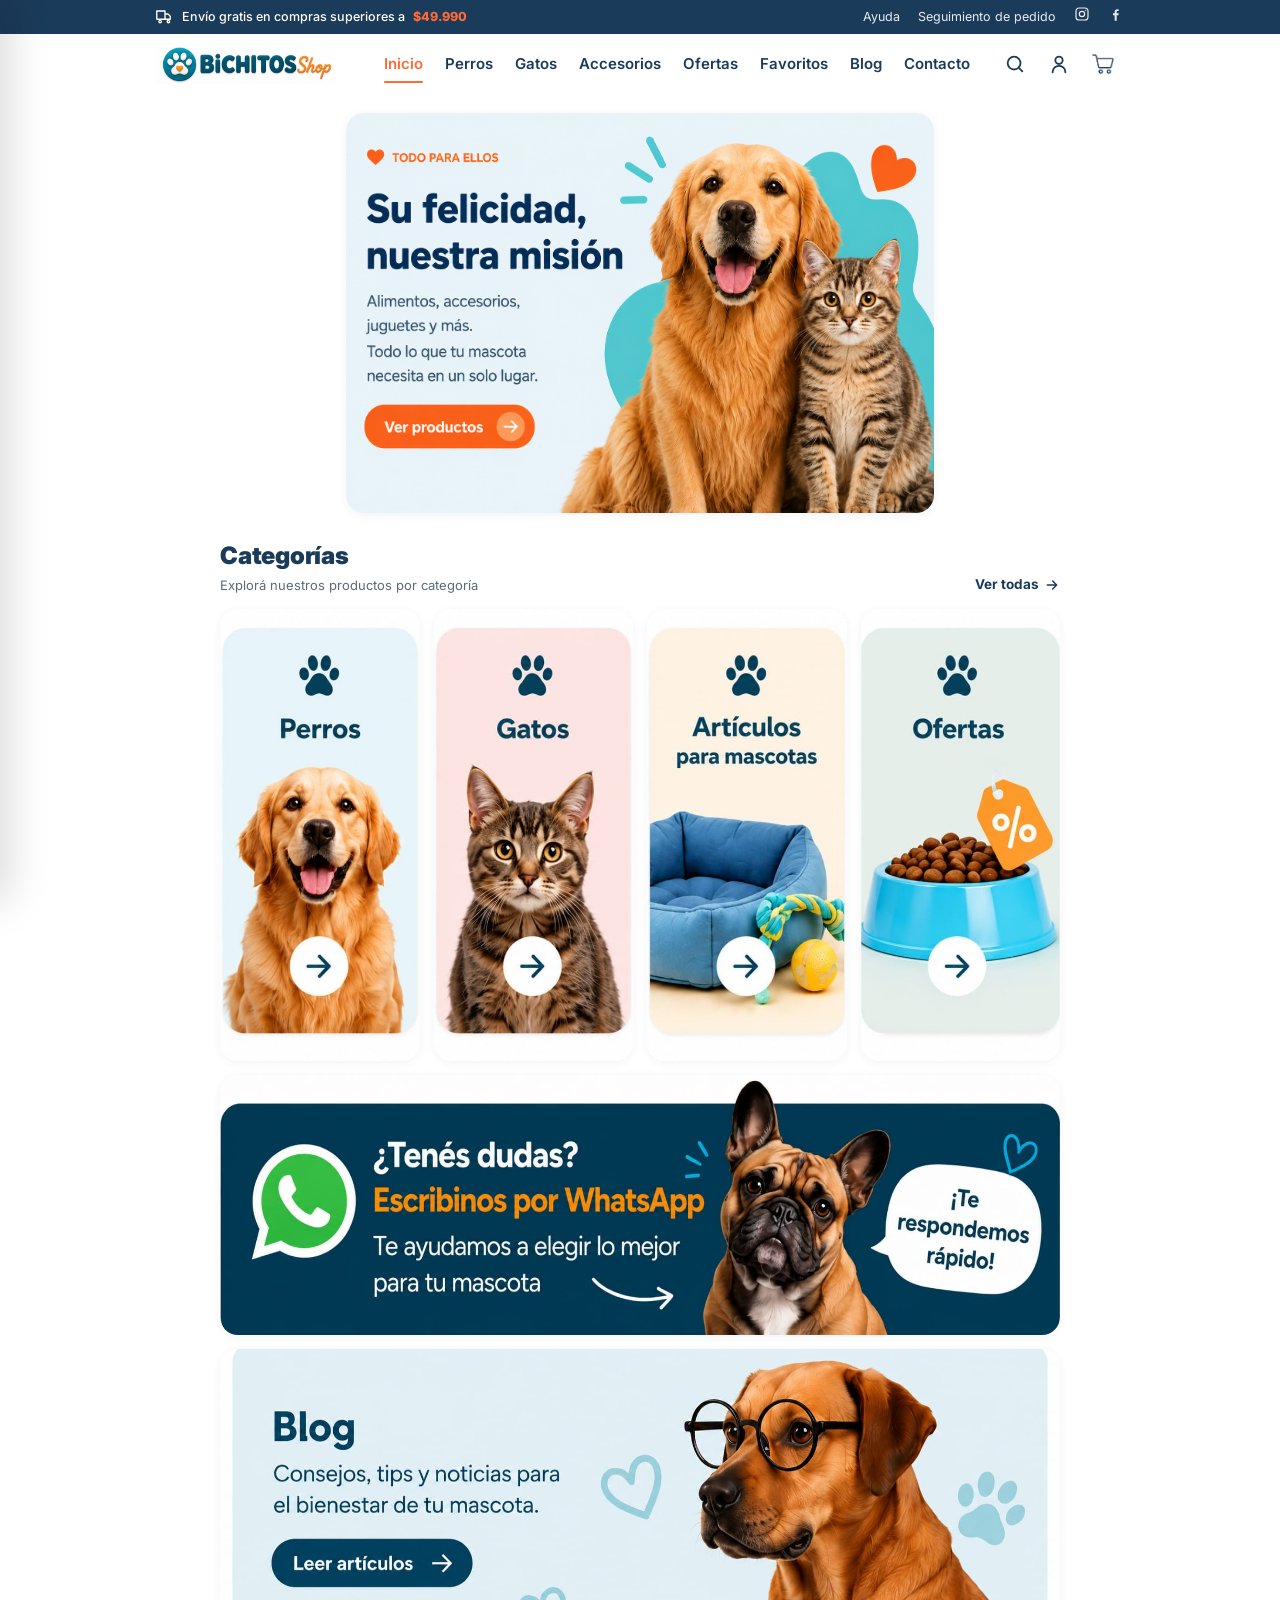
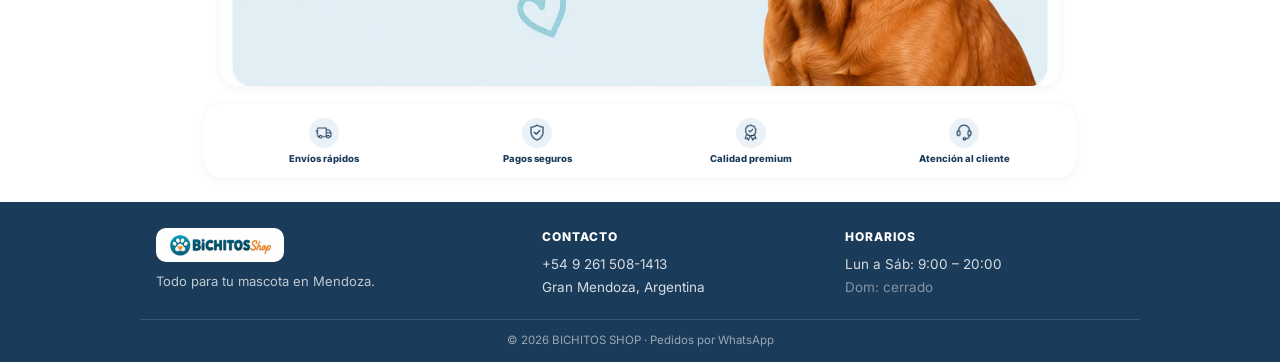
==== commit c129a218: "Cards: animacion por boton + zoom de imagen; favicon centrado/redondo; Favoritos en desktop - produc" ====
--- a/index.html
+++ b/index.html
@@ -7,12 +7,24 @@
 <meta name="description" content="Alimentos, accesorios y juguetes para perros y gatos en Mendoza. Envío gratis en compras superiores a $49.990. Pedí por WhatsApp." />
 <meta name="theme-color" content="#1B3B5A" />
 <link rel="canonical" href="https://bichitosshop.github.io/bichitosonline/" />
-<link rel="icon" type="image/png" href="img/favicon.png" />
-<link rel="apple-touch-icon" href="img/favicon.png" />
+<link rel="icon" type="image/png" sizes="32x32" href="img/favicon-32.png?v=8" />
+<link rel="icon" type="image/png" sizes="16x16" href="img/favicon-16.png?v=8" />
+<link rel="icon" type="image/png" href="img/favicon.png?v=8" />
+<link rel="apple-touch-icon" sizes="180x180" href="img/apple-touch-icon.png?v=8" />
+<link rel="manifest" href="site.webmanifest" />
+<meta property="og:type" content="website" />
+<meta property="og:site_name" content="BICHITOS SHOP" />
 <meta property="og:title" content="BICHITOS SHOP — Todo para tu mascota en Mendoza" />
-<meta property="og:description" content="Alimentos, accesorios y juguetes para perros y gatos. Pedí por WhatsApp." />
-<meta property="og:image" content="https://bichitosshop.github.io/bichitosonline/img/home/hero.jpg" />
-<meta property="og:type" content="website" />
+<meta property="og:description" content="Alimentos, accesorios y juguetes para perros y gatos. Envíos en Gran Mendoza, pedí por WhatsApp." />
+<meta property="og:url" content="https://bichitosshop.github.io/bichitosonline/" />
+<meta property="og:image" content="https://bichitosshop.github.io/bichitosonline/img/og-cover.jpg" />
+<meta property="og:image:width" content="1200" />
+<meta property="og:image:height" content="630" />
+<meta name="twitter:card" content="summary_large_image" />
+<meta name="twitter:title" content="BICHITOS SHOP — Todo para tu mascota en Mendoza" />
+<meta name="twitter:description" content="Alimentos, accesorios y juguetes para perros y gatos. Envíos en Gran Mendoza, pedí por WhatsApp." />
+<meta name="twitter:image" content="https://bichitosshop.github.io/bichitosonline/img/og-cover.jpg" />
+
 <link rel="preconnect" href="https://fonts.googleapis.com" />
 <link rel="preconnect" href="https://fonts.gstatic.com" crossorigin />
 <link href="https://fonts.googleapis.com/css2?family=Inter:wght@400;500;600;700;800;900&display=swap" rel="stylesheet" />
@@ -59,6 +71,7 @@
       <a href="productos.html?categoria=gatos">Gatos</a>
       <a href="productos.html">Accesorios</a>
       <a href="productos.html?categoria=ofertas">Ofertas</a>
+      <a href="productos.html?wishlist=1">Favoritos</a>
       <a href="blog.html" target="_blank" rel="noopener">Blog</a>
       <a href="contacto.html">Contacto</a>
     </nav>
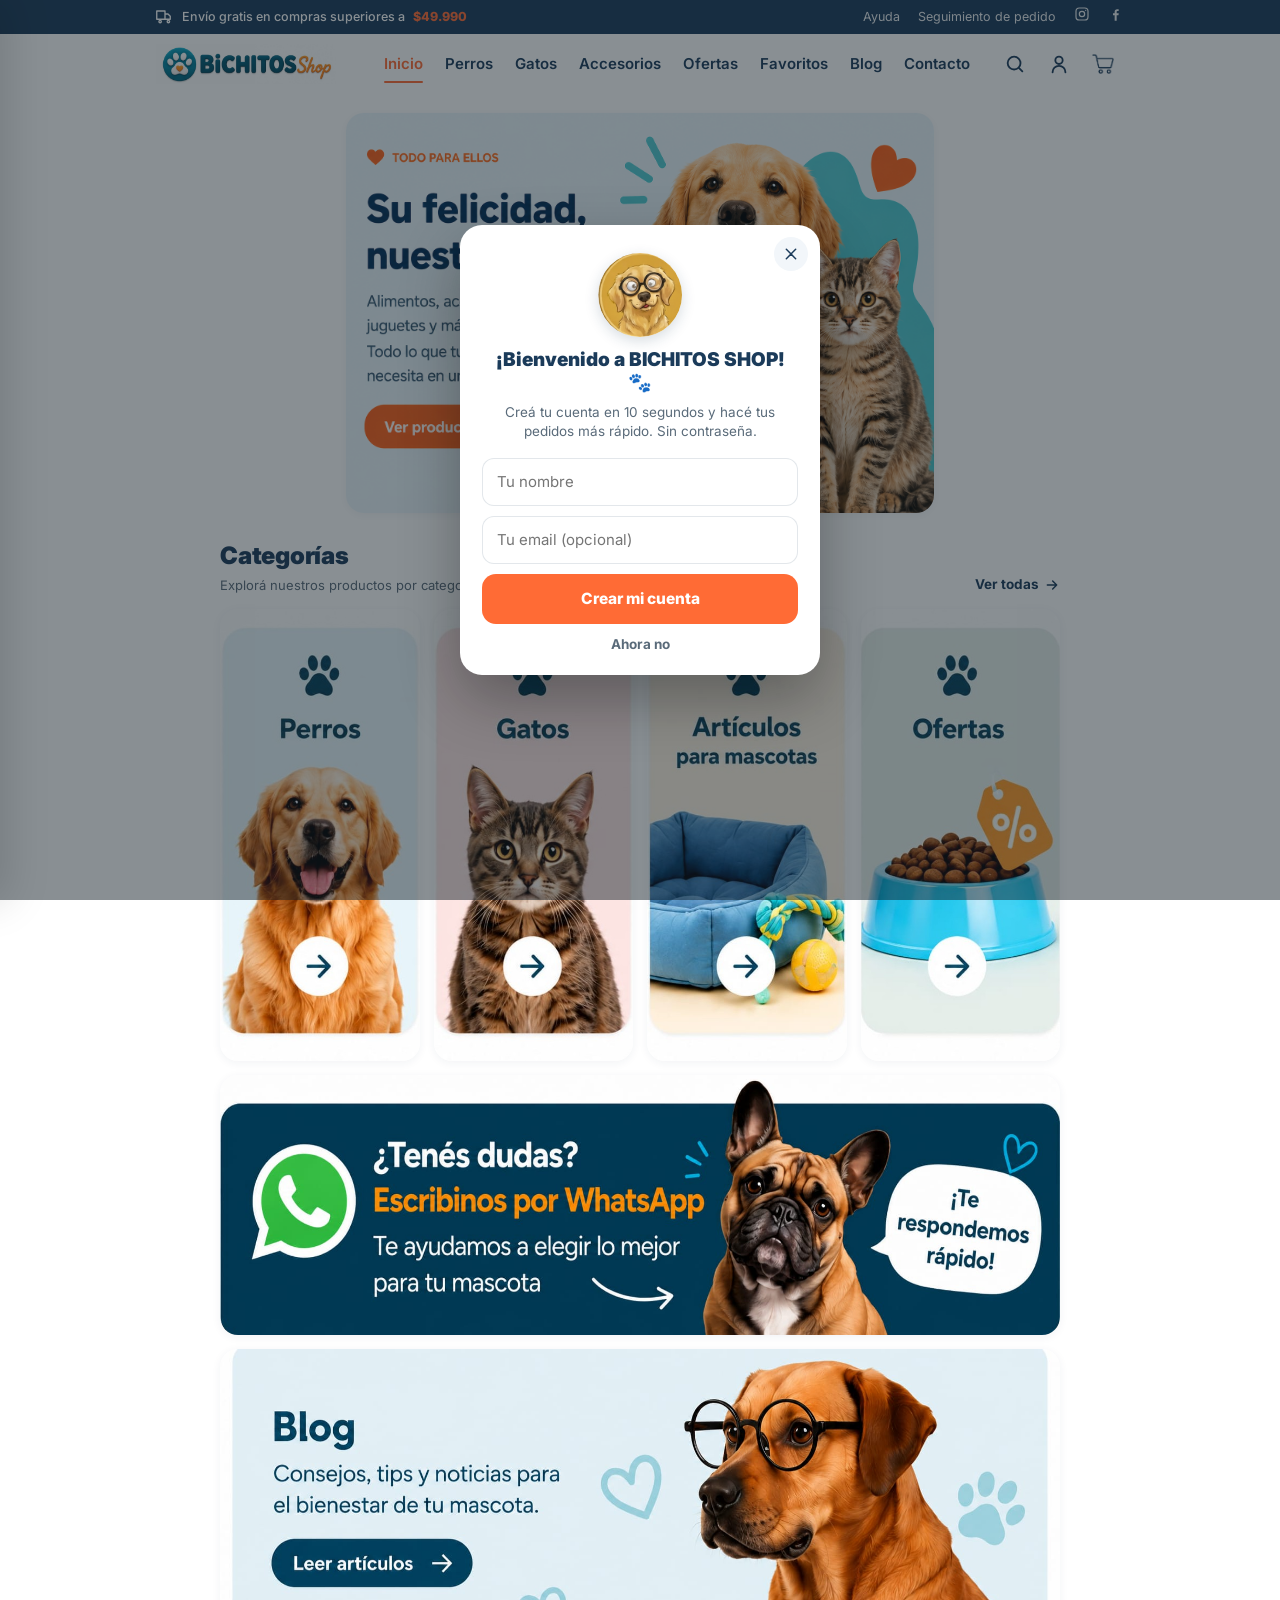
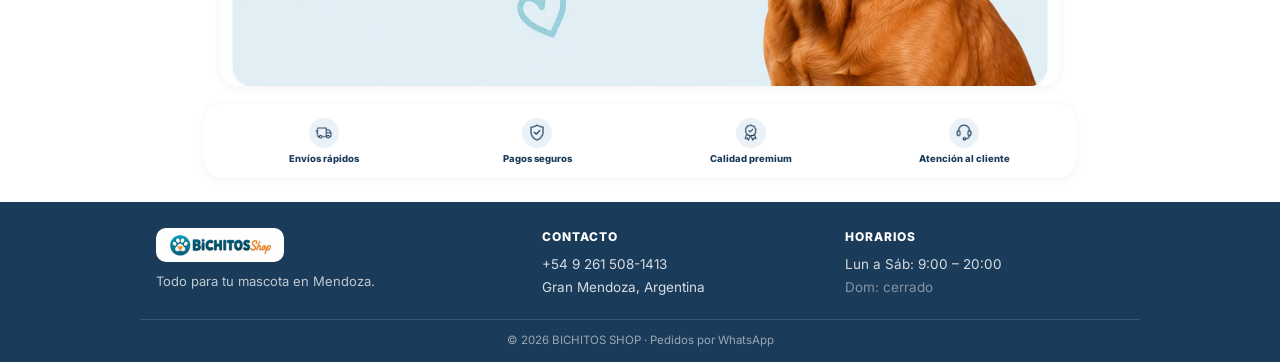
==== commit 1916c860: "Cuenta: popup de bienvenida + avatares recentrados + logo WhatsApp real; saco "Enviado" - avatares r" ====
--- a/index.html
+++ b/index.html
@@ -28,7 +28,7 @@
 <link rel="preconnect" href="https://fonts.googleapis.com" />
 <link rel="preconnect" href="https://fonts.gstatic.com" crossorigin />
 <link href="https://fonts.googleapis.com/css2?family=Inter:wght@400;500;600;700;800;900&display=swap" rel="stylesheet" />
-<link rel="stylesheet" href="css/home.css?v=6" />
+<link rel="stylesheet" href="css/home.css?v=7" />
 </head>
 <body>
 
@@ -80,7 +80,7 @@
       <a href="productos.html" class="icon-btn" aria-label="Buscar productos">
         <svg viewBox="0 0 24 24" fill="none" stroke="currentColor" stroke-width="2" stroke-linecap="round" aria-hidden="true"><circle cx="11" cy="11" r="7"/><path d="m20 20-3.5-3.5"/></svg>
       </a>
-      <a href="contacto.html" class="icon-btn desktop-only" aria-label="Mi cuenta">
+      <a href="cuenta.html" class="icon-btn" aria-label="Mi cuenta">
         <svg viewBox="0 0 24 24" fill="none" stroke="currentColor" stroke-width="2" stroke-linecap="round" aria-hidden="true"><circle cx="12" cy="8" r="4"/><path d="M5 21c0-3.9 3.1-7 7-7s7 3.1 7 7"/></svg>
       </a>
       <a href="productos.html" class="icon-btn cart-btn" aria-label="Ver carrito">
@@ -129,14 +129,14 @@
       <svg class="np-chev" viewBox="0 0 24 24" fill="none" stroke="currentColor" stroke-width="2" stroke-linecap="round" stroke-linejoin="round" aria-hidden="true"><path d="m9 6 6 6-6 6"/></svg>
     </a>
     <a href="contacto.html" data-cat="contacto">
-      <span class="np-ic"><svg viewBox="0 0 24 24" fill="none" stroke="currentColor" stroke-width="1.7" stroke-linecap="round" stroke-linejoin="round" aria-hidden="true"><path d="M5 5h14v10H9l-4 4z"/></svg></span>
+      <span class="np-ic"><svg viewBox="0 0 24 24" fill="currentColor" aria-hidden="true"><path d="M.057 24l1.687-6.163a11.867 11.867 0 0 1-1.587-5.946C.16 5.335 5.495 0 12.05 0a11.817 11.817 0 0 1 8.413 3.488 11.824 11.824 0 0 1 3.48 8.414c-.003 6.557-5.338 11.892-11.893 11.892a11.9 11.9 0 0 1-5.688-1.448L.057 24zm6.597-3.807c1.676.995 3.276 1.591 5.392 1.592 5.448 0 9.886-4.434 9.889-9.885.002-5.462-4.415-9.89-9.881-9.892-5.452 0-9.887 4.434-9.889 9.884a9.86 9.86 0 0 0 1.51 5.26l-.999 3.648 3.978-1.043zm11.387-5.464c-.074-.124-.272-.198-.57-.347-.297-.149-1.758-.868-2.031-.967-.272-.099-.47-.149-.669.149-.198.297-.768.967-.941 1.165-.173.198-.347.223-.644.074-.297-.149-1.255-.462-2.39-1.475-.883-.788-1.48-1.761-1.653-2.059-.173-.297-.018-.458.13-.606.134-.133.297-.347.446-.521.151-.172.2-.296.3-.495.099-.198.05-.372-.025-.521-.075-.148-.669-1.611-.916-2.206-.242-.579-.487-.501-.669-.51l-.57-.01c-.198 0-.52.074-.792.372s-1.04 1.016-1.04 2.479 1.065 2.876 1.213 3.074c.149.198 2.095 3.2 5.076 4.487.709.306 1.263.489 1.694.626.712.226 1.36.194 1.872.118.571-.085 1.758-.719 2.006-1.413.248-.694.248-1.29.173-1.414z"/></svg></span>
       <span class="np-txt">Contacto</span>
       <svg class="np-chev" viewBox="0 0 24 24" fill="none" stroke="currentColor" stroke-width="2" stroke-linecap="round" stroke-linejoin="round" aria-hidden="true"><path d="m9 6 6 6-6 6"/></svg>
     </a>
   </nav>
   <div class="nav-panel-social">
     <a href="https://wa.me/5492615081413" target="_blank" rel="noopener" class="np-wsp" aria-label="WhatsApp">
-      <svg viewBox="0 0 24 24" fill="currentColor" aria-hidden="true"><path d="M12 2a10 10 0 0 0-8.6 15.1L2 22l5-1.3A10 10 0 1 0 12 2zm4.4 12.1c-.2-.1-1.4-.7-1.6-.8-.2-.1-.4-.1-.5.1-.2.2-.6.8-.8.9-.1.2-.3.2-.5.1a6.6 6.6 0 0 1-3.3-2.9c-.2-.4.2-.4.7-1.3.1-.2 0-.4 0-.5l-.7-1.8c-.2-.5-.4-.4-.5-.4h-.5c-.2 0-.5.1-.7.3-.2.3-.9.9-.9 2.2s1 2.6 1.1 2.7c.1.2 1.9 3 4.7 4.2 1.7.7 2.4.8 3.2.7.5-.1 1.4-.6 1.6-1.1.2-.5.2-1 .1-1.1z"/></svg>
+      <svg viewBox="0 0 24 24" fill="currentColor" aria-hidden="true"><path d="M.057 24l1.687-6.163a11.867 11.867 0 0 1-1.587-5.946C.16 5.335 5.495 0 12.05 0a11.817 11.817 0 0 1 8.413 3.488 11.824 11.824 0 0 1 3.48 8.414c-.003 6.557-5.338 11.892-11.893 11.892a11.9 11.9 0 0 1-5.688-1.448L.057 24zm6.597-3.807c1.676.995 3.276 1.591 5.392 1.592 5.448 0 9.886-4.434 9.889-9.885.002-5.462-4.415-9.89-9.881-9.892-5.452 0-9.887 4.434-9.889 9.884a9.86 9.86 0 0 0 1.51 5.26l-.999 3.648 3.978-1.043zm11.387-5.464c-.074-.124-.272-.198-.57-.347-.297-.149-1.758-.868-2.031-.967-.272-.099-.47-.149-.669.149-.198.297-.768.967-.941 1.165-.173.198-.347.223-.644.074-.297-.149-1.255-.462-2.39-1.475-.883-.788-1.48-1.761-1.653-2.059-.173-.297-.018-.458.13-.606.134-.133.297-.347.446-.521.151-.172.2-.296.3-.495.099-.198.05-.372-.025-.521-.075-.148-.669-1.611-.916-2.206-.242-.579-.487-.501-.669-.51l-.57-.01c-.198 0-.52.074-.792.372s-1.04 1.016-1.04 2.479 1.065 2.876 1.213 3.074c.149.198 2.095 3.2 5.076 4.487.709.306 1.263.489 1.694.626.712.226 1.36.194 1.872.118.571-.085 1.758-.719 2.006-1.413.248-.694.248-1.29.173-1.414z"/></svg>
     </a>
     <a href="https://instagram.com" target="_blank" rel="noopener" aria-label="Instagram">
       <svg viewBox="0 0 24 24" fill="none" stroke="currentColor" stroke-width="1.8" aria-hidden="true"><rect x="3" y="3" width="18" height="18" rx="5"/><circle cx="12" cy="12" r="4"/><circle cx="17.5" cy="6.5" r="1" fill="currentColor" stroke="none"/></svg>
@@ -265,6 +265,6 @@
   </a>
 </nav>
 
-<script src="js/home.js?v=6"></script>
+<script src="js/home.js?v=9"></script>
 </body>
 </html>
--- a/css/home.css
+++ b/css/home.css
@@ -412,3 +412,22 @@
   * { animation: none !important; transition: none !important; }
   html { scroll-behavior: auto; }
 }
+
+/* ============================================================
+   POPUP DE BIENVENIDA (crear cuenta rápida)
+   ============================================================ */
+.welcome-pop { position: fixed; inset: 0; z-index: 200; display: grid; place-items: center; padding: 20px; background: rgba(20,32,40,.5); opacity: 0; pointer-events: none; transition: opacity .3s; }
+.welcome-pop.on { opacity: 1; pointer-events: auto; }
+.welcome-card { position: relative; width: 100%; max-width: 360px; background: #fff; border-radius: 22px; padding: 28px 22px 20px; text-align: center; box-shadow: 0 24px 60px rgba(0,0,0,.3); transform: translateY(16px) scale(.97); transition: transform .3s var(--spring); }
+.welcome-pop.on .welcome-card { transform: none; }
+.welcome-x { position: absolute; top: 12px; right: 12px; width: 34px; height: 34px; border-radius: 50%; background: #F2F6FA; color: var(--navy); display: grid; place-items: center; border: 0; cursor: pointer; }
+.welcome-x svg { width: 16px; height: 16px; }
+.welcome-pet { width: 84px; height: 84px; border-radius: 50%; object-fit: cover; margin: 0 auto 12px; box-shadow: 0 4px 14px rgba(27,59,90,.18); display: block; }
+.welcome-card h2 { font-size: 19px; font-weight: 900; color: var(--navy); line-height: 1.2; }
+.welcome-card p { font-size: 13.5px; color: var(--muted); margin-top: 8px; line-height: 1.45; }
+.welcome-form { display: flex; flex-direction: column; gap: 10px; margin-top: 16px; }
+.welcome-form input { height: 48px; border: 1.5px solid var(--hairline); border-radius: 12px; padding: 0 14px; font: inherit; font-size: 15px; background: #fff; outline: none; transition: border-color .2s; }
+.welcome-form input:focus { border-color: var(--navy); }
+.welcome-crear { display: flex; align-items: center; justify-content: center; height: 50px; border-radius: 14px; background: var(--orange); color: #fff; font-size: 15.5px; font-weight: 800; text-decoration: none; border: 0; cursor: pointer; transition: transform .12s var(--spring); }
+.welcome-crear:active { transform: scale(.98); }
+.welcome-skip { margin-top: 12px; font-size: 13.5px; font-weight: 700; color: var(--muted); background: none; border: 0; cursor: pointer; }
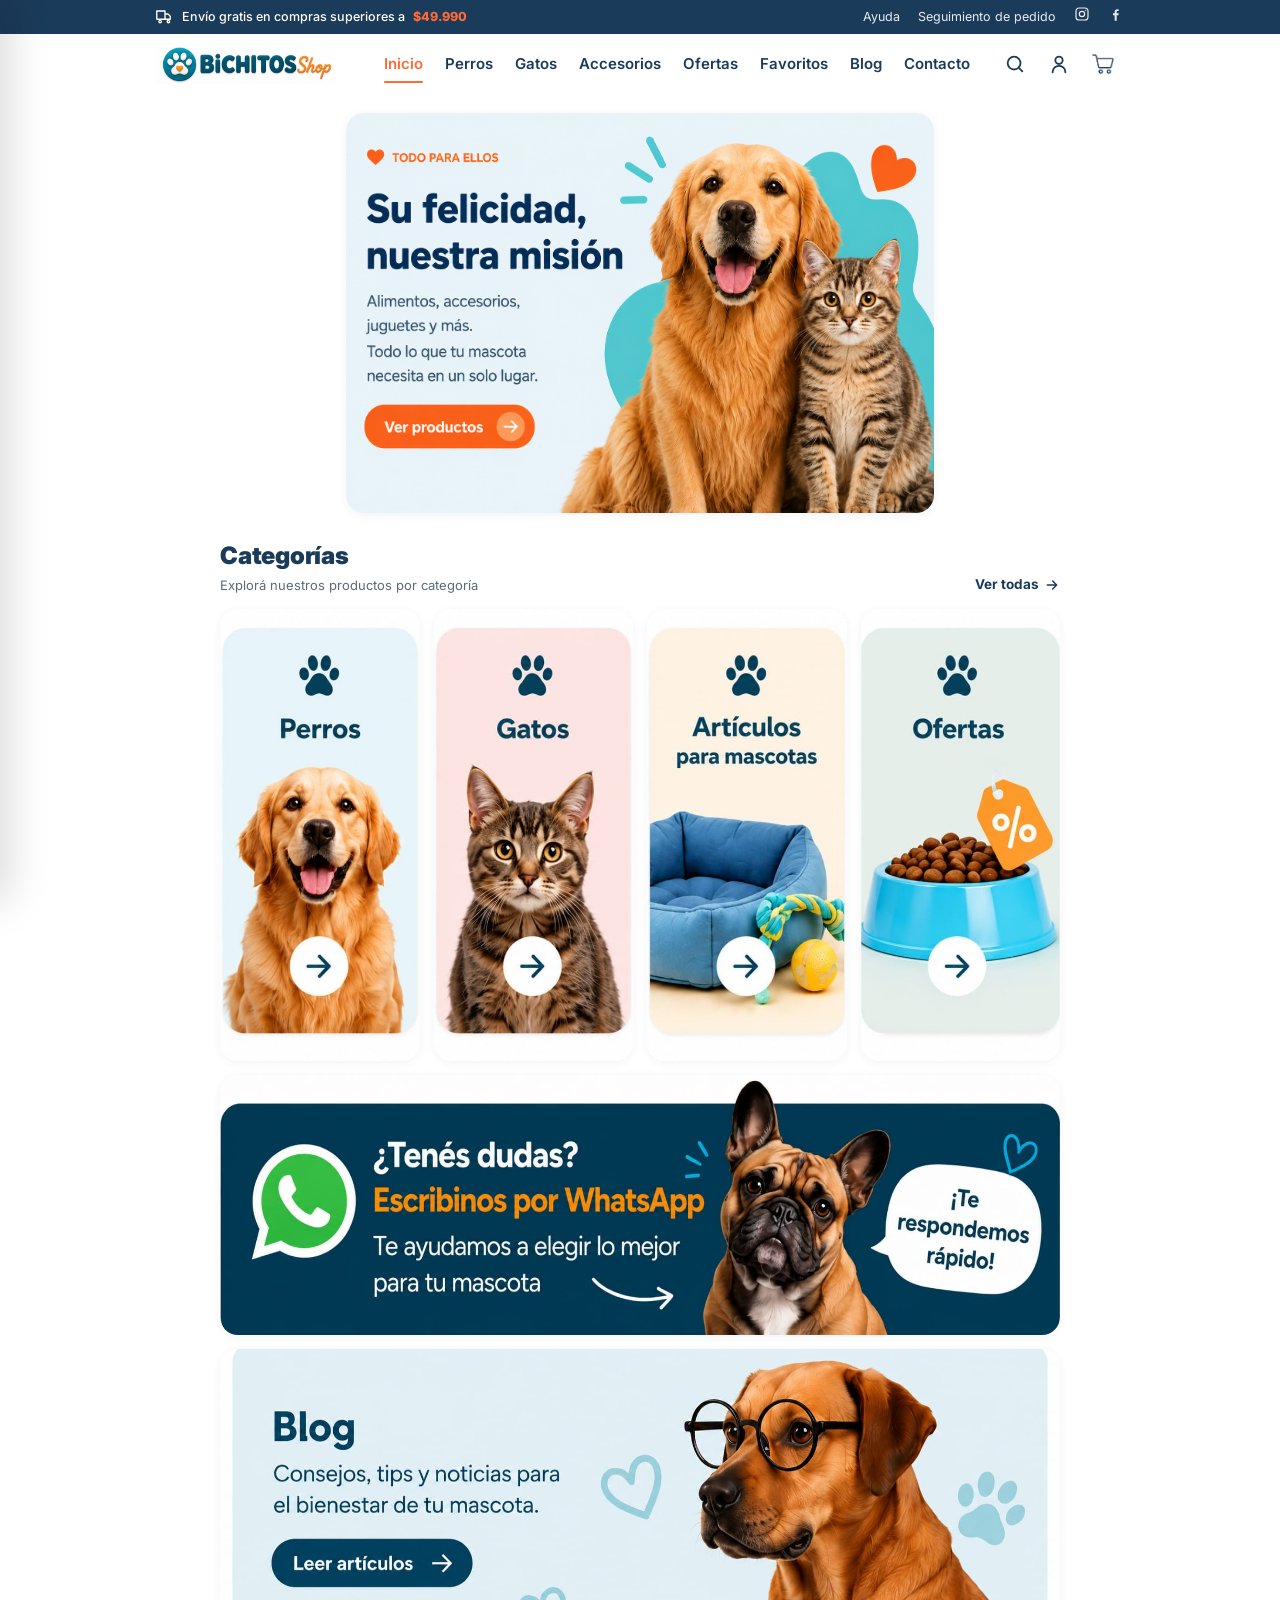
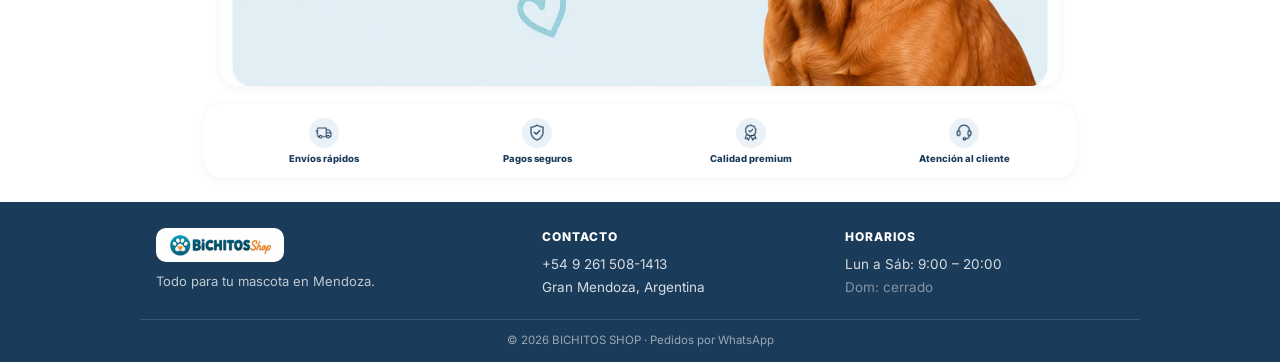
==== commit 61861034: "Pedidos: detalle + volver a pedir; direcciones multiples + Maps; saco popup; favoritos empty - se sa" ====
--- a/index.html
+++ b/index.html
@@ -28,7 +28,7 @@
 <link rel="preconnect" href="https://fonts.googleapis.com" />
 <link rel="preconnect" href="https://fonts.gstatic.com" crossorigin />
 <link href="https://fonts.googleapis.com/css2?family=Inter:wght@400;500;600;700;800;900&display=swap" rel="stylesheet" />
-<link rel="stylesheet" href="css/home.css?v=7" />
+<link rel="stylesheet" href="css/home.css?v=8" />
 </head>
 <body>
 
@@ -265,6 +265,6 @@
   </a>
 </nav>
 
-<script src="js/home.js?v=9"></script>
+<script src="js/home.js?v=10"></script>
 </body>
 </html>
--- a/css/home.css
+++ b/css/home.css
@@ -412,22 +412,3 @@
   * { animation: none !important; transition: none !important; }
   html { scroll-behavior: auto; }
 }
-
-/* ============================================================
-   POPUP DE BIENVENIDA (crear cuenta rápida)
-   ============================================================ */
-.welcome-pop { position: fixed; inset: 0; z-index: 200; display: grid; place-items: center; padding: 20px; background: rgba(20,32,40,.5); opacity: 0; pointer-events: none; transition: opacity .3s; }
-.welcome-pop.on { opacity: 1; pointer-events: auto; }
-.welcome-card { position: relative; width: 100%; max-width: 360px; background: #fff; border-radius: 22px; padding: 28px 22px 20px; text-align: center; box-shadow: 0 24px 60px rgba(0,0,0,.3); transform: translateY(16px) scale(.97); transition: transform .3s var(--spring); }
-.welcome-pop.on .welcome-card { transform: none; }
-.welcome-x { position: absolute; top: 12px; right: 12px; width: 34px; height: 34px; border-radius: 50%; background: #F2F6FA; color: var(--navy); display: grid; place-items: center; border: 0; cursor: pointer; }
-.welcome-x svg { width: 16px; height: 16px; }
-.welcome-pet { width: 84px; height: 84px; border-radius: 50%; object-fit: cover; margin: 0 auto 12px; box-shadow: 0 4px 14px rgba(27,59,90,.18); display: block; }
-.welcome-card h2 { font-size: 19px; font-weight: 900; color: var(--navy); line-height: 1.2; }
-.welcome-card p { font-size: 13.5px; color: var(--muted); margin-top: 8px; line-height: 1.45; }
-.welcome-form { display: flex; flex-direction: column; gap: 10px; margin-top: 16px; }
-.welcome-form input { height: 48px; border: 1.5px solid var(--hairline); border-radius: 12px; padding: 0 14px; font: inherit; font-size: 15px; background: #fff; outline: none; transition: border-color .2s; }
-.welcome-form input:focus { border-color: var(--navy); }
-.welcome-crear { display: flex; align-items: center; justify-content: center; height: 50px; border-radius: 14px; background: var(--orange); color: #fff; font-size: 15.5px; font-weight: 800; text-decoration: none; border: 0; cursor: pointer; transition: transform .12s var(--spring); }
-.welcome-crear:active { transform: scale(.98); }
-.welcome-skip { margin-top: 12px; font-size: 13.5px; font-weight: 700; color: var(--muted); background: none; border: 0; cursor: pointer; }
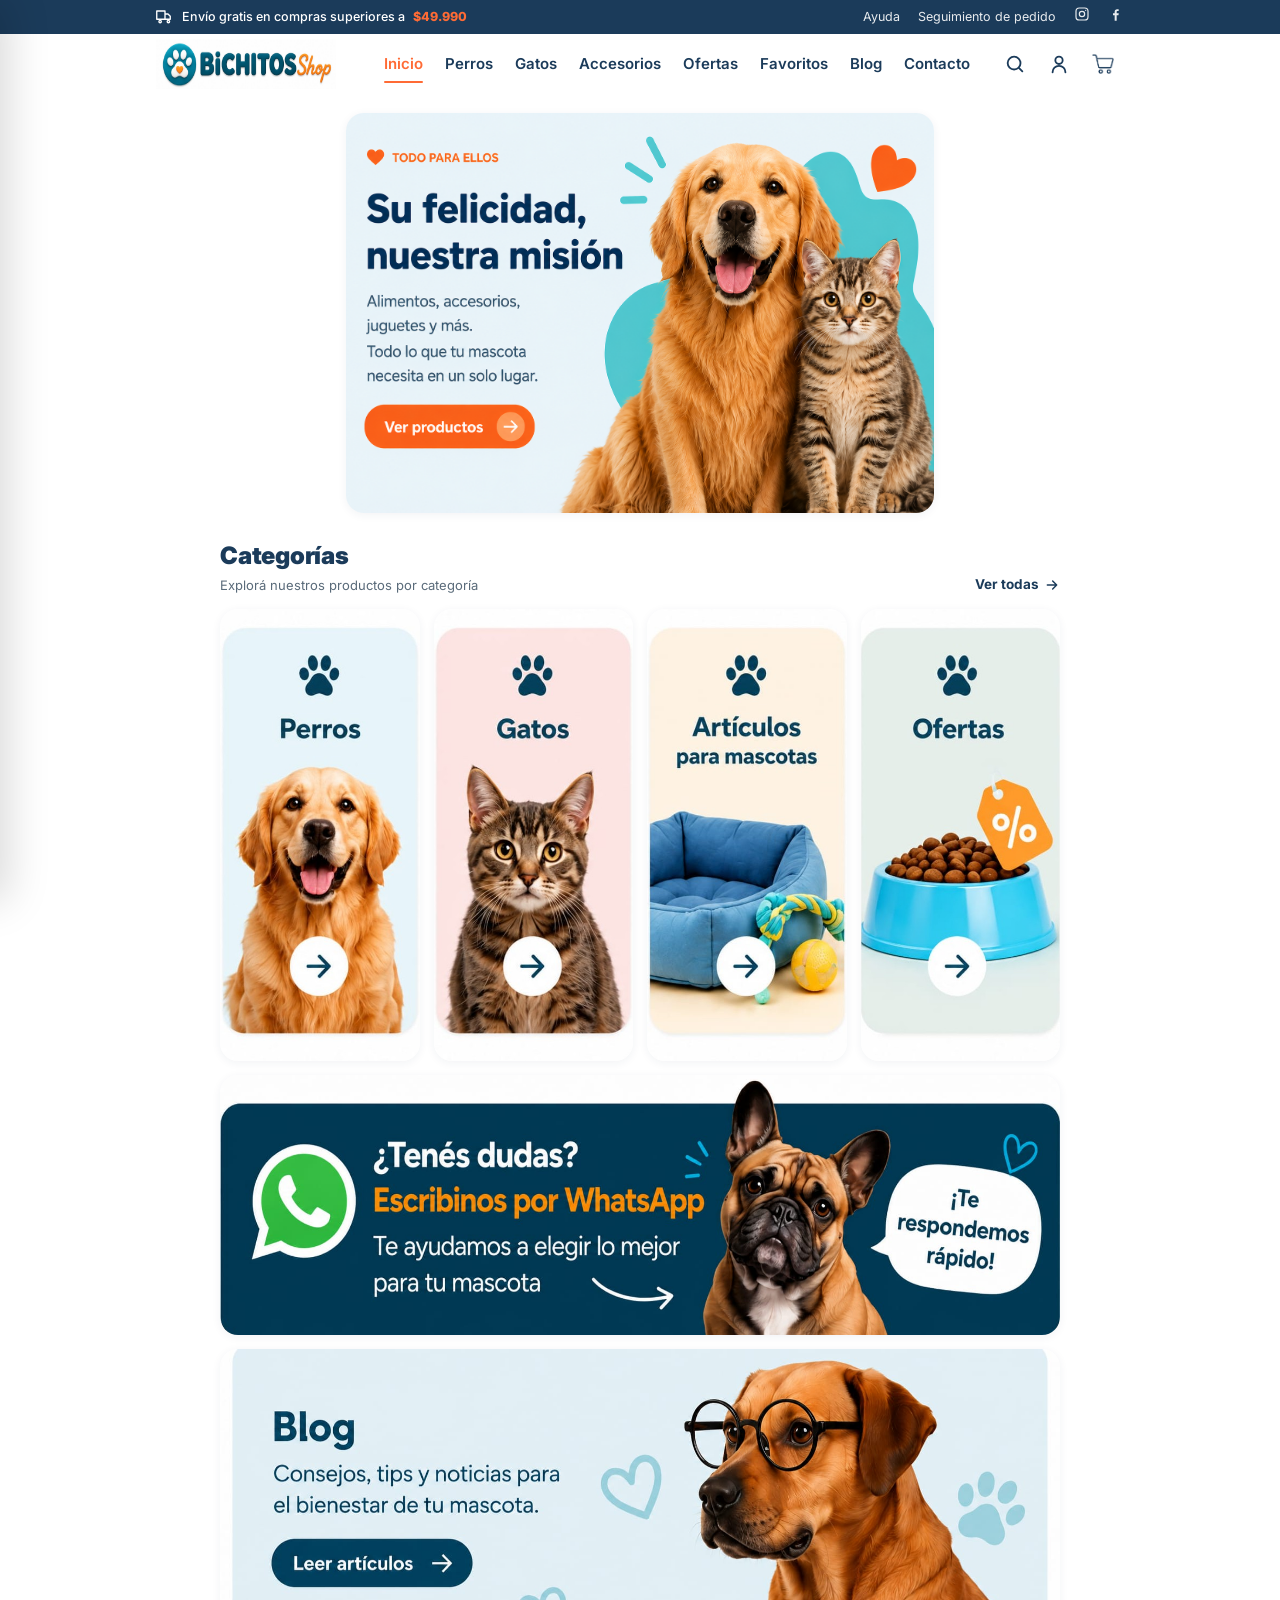
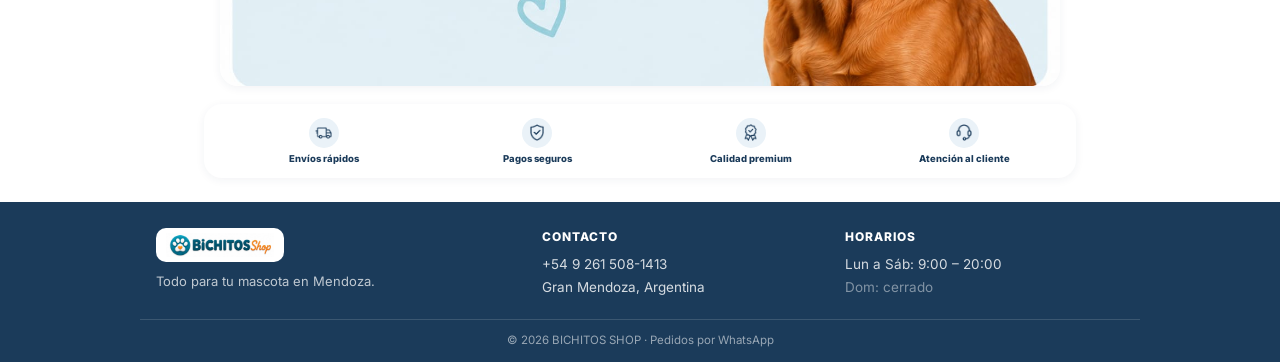
==== commit d919c1db: "Avatares sin contorno + header blanco fijo + logo grande + iconos de categorias nuevos - avatares re" ====
--- a/index.html
+++ b/index.html
@@ -28,7 +28,7 @@
 <link rel="preconnect" href="https://fonts.googleapis.com" />
 <link rel="preconnect" href="https://fonts.gstatic.com" crossorigin />
 <link href="https://fonts.googleapis.com/css2?family=Inter:wght@400;500;600;700;800;900&display=swap" rel="stylesheet" />
-<link rel="stylesheet" href="css/home.css?v=8" />
+<link rel="stylesheet" href="css/home.css?v=9" />
 </head>
 <body>
 
@@ -103,28 +103,28 @@
   <nav class="nav-panel-links" aria-label="Categorías">
     <span class="np-group-label">Comprá por categoría</span>
     <a href="productos.html?categoria=perros" data-cat="perros">
-      <span class="np-ic"><svg viewBox="0 0 24 24" fill="none" stroke="currentColor" stroke-width="1.7" stroke-linecap="round" stroke-linejoin="round" aria-hidden="true"><path d="M17 10c.7-.7 1.7 0 2.5 0a2.5 2.5 0 1 0 0-5 .5.5 0 0 1-.5-.5 2.5 2.5 0 1 0-5 0c0 .8.7 1.8 0 2.5l-7 7c-.7.7-1.7 0-2.5 0a2.5 2.5 0 0 0 0 5 .5.5 0 0 1 .5.5 2.5 2.5 0 1 0 5 0c0-.8-.7-1.8 0-2.5z"/></svg></span>
+      <span class="np-ic np-ic-img"><img src="img/icons/np-perros.png" alt="" /></span>
       <span class="np-txt">Perros</span>
       <svg class="np-chev" viewBox="0 0 24 24" fill="none" stroke="currentColor" stroke-width="2" stroke-linecap="round" stroke-linejoin="round" aria-hidden="true"><path d="m9 6 6 6-6 6"/></svg>
     </a>
     <a href="productos.html?categoria=gatos" data-cat="gatos">
-      <span class="np-ic"><svg viewBox="0 0 24 24" fill="none" stroke="currentColor" stroke-width="1.6" stroke-linecap="round" stroke-linejoin="round" aria-hidden="true"><path d="M5 3.8 8 7.6c1.2-.5 2.5-.8 4-.8s2.8.3 4 .8l3-3.8V11a7 7 0 0 1-14 0z"/><circle cx="9.6" cy="11.4" r=".7" fill="currentColor" stroke="none"/><circle cx="14.4" cy="11.4" r=".7" fill="currentColor" stroke="none"/><path d="M11 14.2c.6.5 1.4.5 2 0"/></svg></span>
+      <span class="np-ic np-ic-img"><img src="img/icons/np-gatos.png" alt="" /></span>
       <span class="np-txt">Gatos</span>
       <svg class="np-chev" viewBox="0 0 24 24" fill="none" stroke="currentColor" stroke-width="2" stroke-linecap="round" stroke-linejoin="round" aria-hidden="true"><path d="m9 6 6 6-6 6"/></svg>
     </a>
     <a href="productos.html" data-cat="otras">
-      <span class="np-ic"><svg viewBox="0 0 24 24" fill="none" stroke="currentColor" stroke-width="1.7" stroke-linecap="round" stroke-linejoin="round" aria-hidden="true"><path d="M3.5 11h17l-1.4 5.6a2 2 0 0 1-2 1.4H6.9a2 2 0 0 1-2-1.4z"/><path d="M6 11a6 6 0 0 1 12 0"/></svg></span>
+      <span class="np-ic np-ic-img"><img src="img/icons/np-accesorios.png" alt="" /></span>
       <span class="np-txt">Accesorios de mascotas</span>
       <svg class="np-chev" viewBox="0 0 24 24" fill="none" stroke="currentColor" stroke-width="2" stroke-linecap="round" stroke-linejoin="round" aria-hidden="true"><path d="m9 6 6 6-6 6"/></svg>
     </a>
     <a href="productos.html?categoria=ofertas" data-cat="ofertas">
-      <span class="np-ic"><svg viewBox="0 0 24 24" fill="none" stroke="currentColor" stroke-width="1.7" stroke-linecap="round" stroke-linejoin="round" aria-hidden="true"><path d="M3.5 11.5 11 4h7a2 2 0 0 1 2 2v7l-7.5 7.5a1.5 1.5 0 0 1-2.1 0L3.5 13.6a1.5 1.5 0 0 1 0-2.1z"/><circle cx="16" cy="8" r="1.3" fill="currentColor" stroke="none"/></svg></span>
+      <span class="np-ic np-ic-img"><img src="img/icons/np-ofertas.png" alt="" /></span>
       <span class="np-txt">Ofertas</span>
       <svg class="np-chev" viewBox="0 0 24 24" fill="none" stroke="currentColor" stroke-width="2" stroke-linecap="round" stroke-linejoin="round" aria-hidden="true"><path d="m9 6 6 6-6 6"/></svg>
     </a>
     <span class="np-divider" aria-hidden="true"></span>
     <a href="blog.html" target="_blank" rel="noopener" data-cat="blog">
-      <span class="np-ic"><svg viewBox="0 0 24 24" fill="none" stroke="currentColor" stroke-width="1.7" stroke-linecap="round" stroke-linejoin="round" aria-hidden="true"><path d="M5 4h11a2 2 0 0 1 2 2v14H7a2 2 0 0 1-2-2z"/><path d="M9 8h6M9 12h5"/></svg></span>
+      <span class="np-ic np-ic-img"><img src="img/icons/np-blog.png" alt="" /></span>
       <span class="np-txt">Blog</span>
       <svg class="np-chev" viewBox="0 0 24 24" fill="none" stroke="currentColor" stroke-width="2" stroke-linecap="round" stroke-linejoin="round" aria-hidden="true"><path d="m9 6 6 6-6 6"/></svg>
     </a>
@@ -253,7 +253,7 @@
     <img src="img/icons/ic-ticket.png" alt="" /><span>Ofertas</span>
   </a>
   <a href="blog.html" data-nav="blog">
-    <svg viewBox="0 0 24 24" fill="none" stroke="currentColor" stroke-width="1.8" stroke-linecap="round" stroke-linejoin="round" aria-hidden="true"><path d="M5 4h11a2 2 0 0 1 2 2v14H7a2 2 0 0 1-2-2z"/><path d="M9 8h6M9 12h5"/></svg>
+    <img src="img/icons/ic-blog.png" alt="" />
     <span>Blog</span>
   </a>
   <a href="productos.html?wishlist=1" data-nav="favoritos">
--- a/css/home.css
+++ b/css/home.css
@@ -60,8 +60,7 @@
 /* ===== HEADER ===== */
 .header {
   position: sticky; top: 0; z-index: 50;
-  background: rgba(255, 255, 255, 0.92);
-  -webkit-backdrop-filter: blur(12px); backdrop-filter: blur(12px);
+  background: #fff;                       /* siempre blanco sólido (el logo tiene fondo blanco) */
   border-bottom: 1px solid transparent;
   transition: border-color .25s, box-shadow .25s;
 }
@@ -77,7 +76,7 @@
 .icon-btn:active { transform: scale(.92); }
 .icon-btn svg { width: 22px; height: 22px; }
 .logo { display: flex; align-items: center; margin-right: auto; }
-.logo img { height: 34px; width: auto; }
+.logo img { height: 42px; width: auto; }
 .mega-nav { display: none; }
 .header-actions { display: flex; align-items: center; gap: 2px; }
 .cart-btn .cart-badge {
@@ -112,6 +111,9 @@
 .nav-panel-links a:active { transform: scale(.98); }
 .np-ic { width: 38px; height: 38px; border-radius: 11px; display: grid; place-items: center; color: var(--navy); flex: none; }
 .np-ic svg { width: 21px; height: 21px; }
+/* chips con imagen (círculos de color ya incluidos en el PNG) */
+.np-ic.np-ic-img { background: none !important; border-radius: 50%; overflow: hidden; }
+.np-ic.np-ic-img img { width: 100%; height: 100%; object-fit: cover; display: block; }
 .np-txt { flex: 1; }
 .np-chev { width: 18px; height: 18px; color: var(--muted); opacity: .45; flex: none; }
 .np-divider { height: 1px; background: var(--hairline); margin: 10px 22px; }
@@ -239,9 +241,10 @@
 }
 .bottom-nav a { flex: 1; min-width: 0; display: flex; flex-direction: column; align-items: center; gap: 3px; padding: 9px 0 8px; color: var(--muted); font-size: 10px; font-weight: 600; transition: color .2s; }
 .bottom-nav a span { max-width: 100%; overflow: hidden; text-overflow: ellipsis; white-space: nowrap; }
-.bottom-nav a svg { width: 22px; height: 22px; }
+.bottom-nav a svg { width: 22px; height: 22px; color: var(--navy); }   /* mismo navy que los PNG */
 .bottom-nav a img { width: 22px; height: 22px; object-fit: contain; }
 .bottom-nav a.active { color: var(--teal); font-weight: 700; }
+.bottom-nav a.active svg { color: var(--teal); }
 
 /* ============================================================
    DESKTOP
@@ -257,7 +260,7 @@
   .topbar-links { display: flex; }
 
   .header-in { gap: 24px; }
-  .logo img { height: 40px; }
+  .logo img { height: 50px; }
   .mega-nav { display: flex; align-items: center; gap: 22px; margin-right: auto; }
   .mega-nav a { font-size: 15px; font-weight: 600; color: var(--navy); padding: 6px 0; position: relative; }
   .mega-nav a:hover { color: var(--orange); }
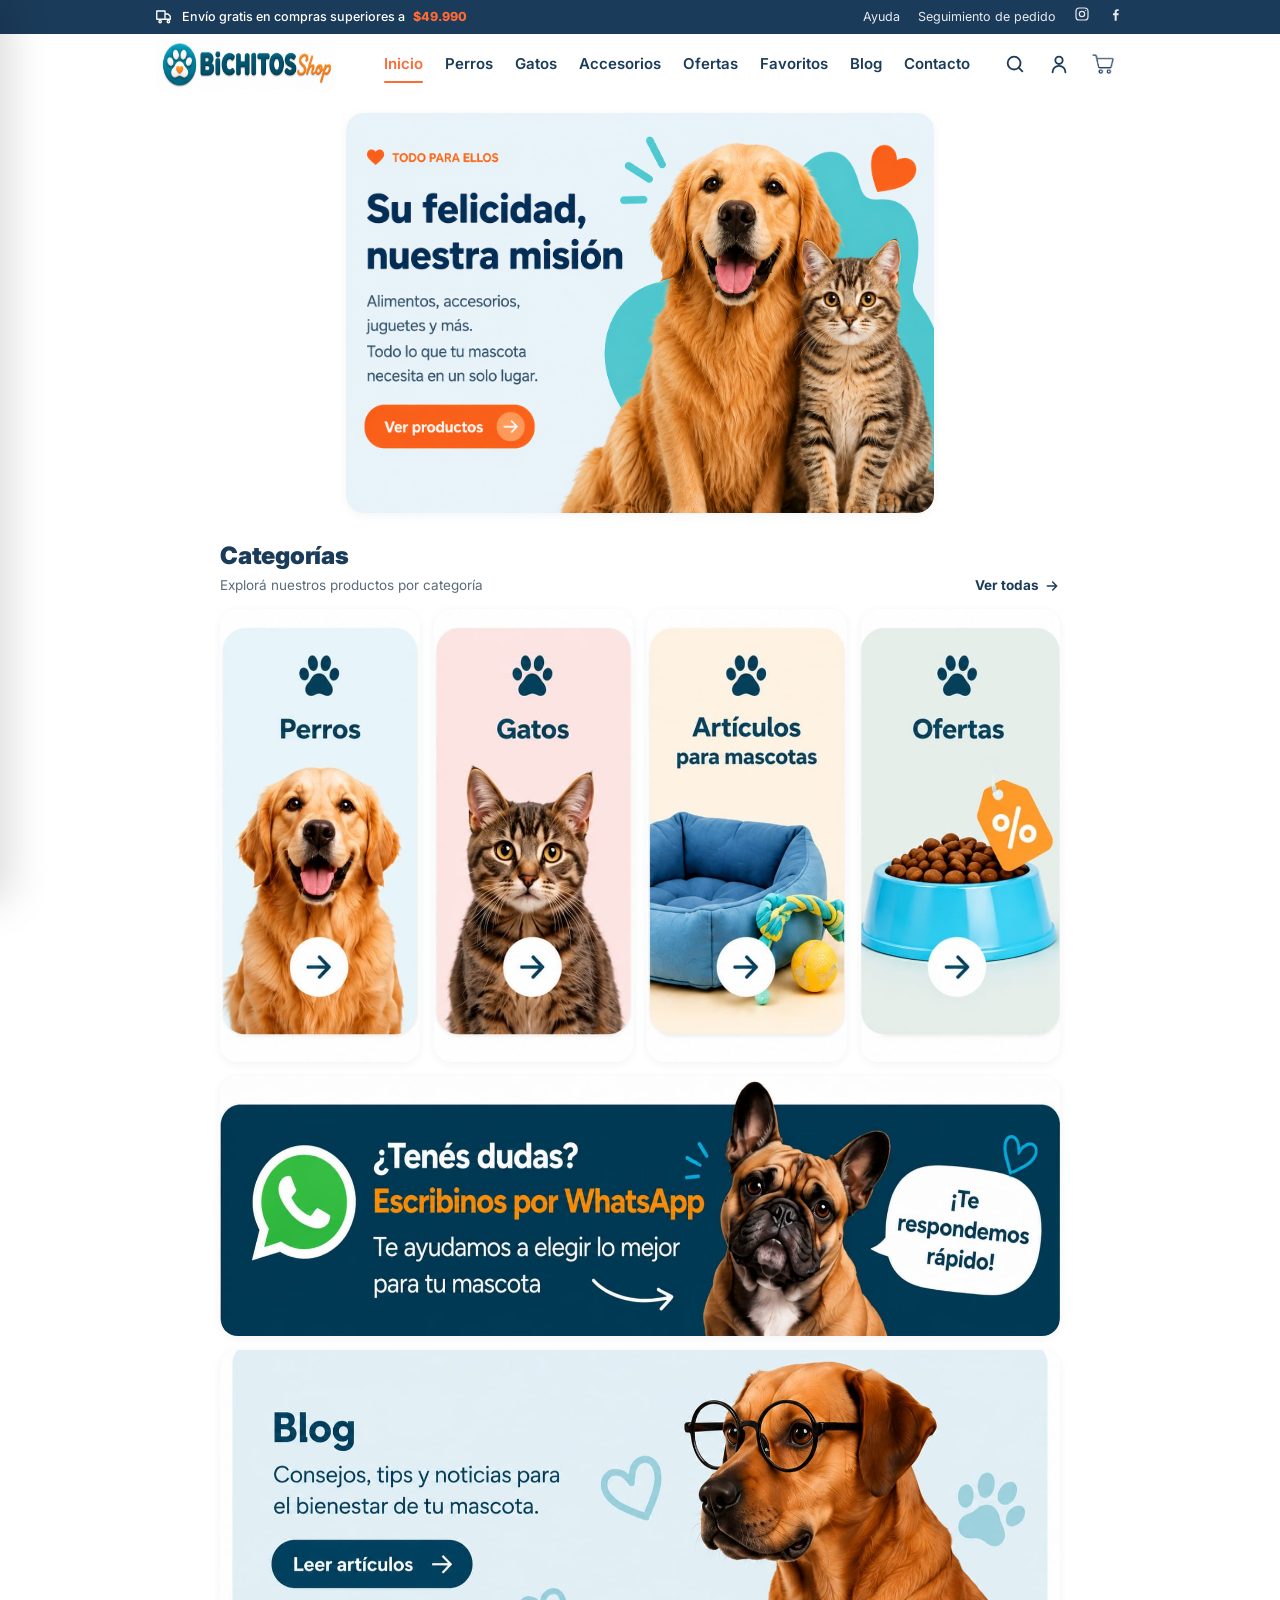
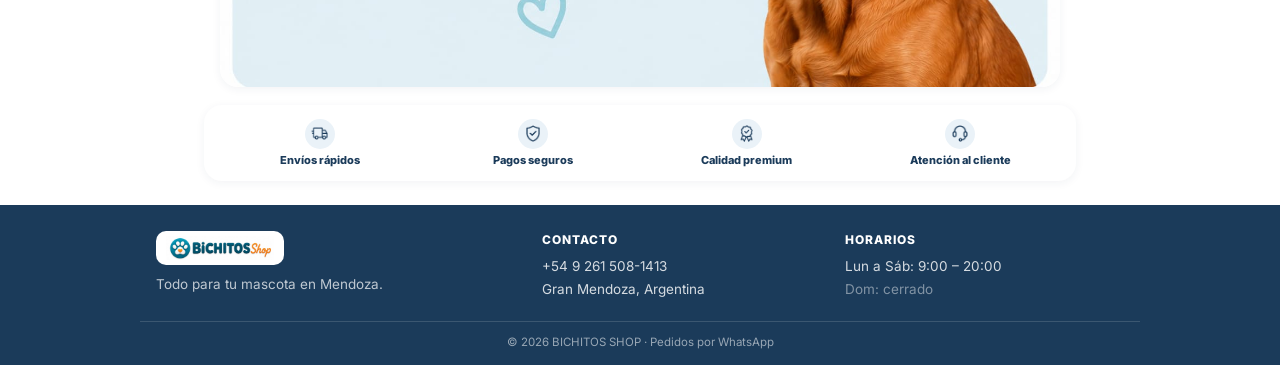
==== commit 02c5d32a: "Auditoria UI/UX: ~30 fixes de consistencia, a11y y navegacion Icono blog: trazo engrosado y opaco (a" ====
--- a/index.html
+++ b/index.html
@@ -28,7 +28,7 @@
 <link rel="preconnect" href="https://fonts.googleapis.com" />
 <link rel="preconnect" href="https://fonts.gstatic.com" crossorigin />
 <link href="https://fonts.googleapis.com/css2?family=Inter:wght@400;500;600;700;800;900&display=swap" rel="stylesheet" />
-<link rel="stylesheet" href="css/home.css?v=9" />
+<link rel="stylesheet" href="css/home.css?v=10" />
 </head>
 <body>
 
@@ -43,7 +43,7 @@
     </p>
     <nav class="topbar-links" aria-label="Enlaces de ayuda">
       <a href="contacto.html">Ayuda</a>
-      <a href="contacto.html">Seguimiento de pedido</a>
+      <a href="https://wa.me/5492615081413?text=%C2%A1Hola%20BICHITOS%20SHOP!%20Quiero%20saber%20el%20estado%20de%20mi%20pedido." target="_blank" rel="noopener">Seguimiento de pedido</a>
       <a href="https://instagram.com" target="_blank" rel="noopener" aria-label="Instagram">
         <svg viewBox="0 0 24 24" fill="none" stroke="currentColor" stroke-width="1.8" aria-hidden="true"><rect x="3" y="3" width="18" height="18" rx="5"/><circle cx="12" cy="12" r="4"/><circle cx="17.5" cy="6.5" r="1" fill="currentColor" stroke="none"/></svg>
       </a>
@@ -69,7 +69,7 @@
       <a href="index.html" class="active">Inicio</a>
       <a href="productos.html?categoria=perros">Perros</a>
       <a href="productos.html?categoria=gatos">Gatos</a>
-      <a href="productos.html">Accesorios</a>
+      <a href="productos.html?categoria=accesorios">Accesorios</a>
       <a href="productos.html?categoria=ofertas">Ofertas</a>
       <a href="productos.html?wishlist=1">Favoritos</a>
       <a href="blog.html" target="_blank" rel="noopener">Blog</a>
@@ -112,7 +112,7 @@
       <span class="np-txt">Gatos</span>
       <svg class="np-chev" viewBox="0 0 24 24" fill="none" stroke="currentColor" stroke-width="2" stroke-linecap="round" stroke-linejoin="round" aria-hidden="true"><path d="m9 6 6 6-6 6"/></svg>
     </a>
-    <a href="productos.html" data-cat="otras">
+    <a href="productos.html?categoria=accesorios" data-cat="otras">
       <span class="np-ic np-ic-img"><img src="img/icons/np-accesorios.png" alt="" /></span>
       <span class="np-txt">Accesorios de mascotas</span>
       <svg class="np-chev" viewBox="0 0 24 24" fill="none" stroke="currentColor" stroke-width="2" stroke-linecap="round" stroke-linejoin="round" aria-hidden="true"><path d="m9 6 6 6-6 6"/></svg>
@@ -123,8 +123,13 @@
       <svg class="np-chev" viewBox="0 0 24 24" fill="none" stroke="currentColor" stroke-width="2" stroke-linecap="round" stroke-linejoin="round" aria-hidden="true"><path d="m9 6 6 6-6 6"/></svg>
     </a>
     <span class="np-divider" aria-hidden="true"></span>
+    <a href="cuenta.html" data-cat="cuenta">
+      <span class="np-ic"><svg viewBox="0 0 24 24" fill="none" stroke="currentColor" stroke-width="1.7" stroke-linecap="round" stroke-linejoin="round" aria-hidden="true"><circle cx="12" cy="8" r="4"/><path d="M5 21c0-3.9 3.1-7 7-7s7 3.1 7 7"/></svg></span>
+      <span class="np-txt">Mi cuenta</span>
+      <svg class="np-chev" viewBox="0 0 24 24" fill="none" stroke="currentColor" stroke-width="2" stroke-linecap="round" stroke-linejoin="round" aria-hidden="true"><path d="m9 6 6 6-6 6"/></svg>
+    </a>
     <a href="blog.html" target="_blank" rel="noopener" data-cat="blog">
-      <span class="np-ic np-ic-img"><img src="img/icons/np-blog.png" alt="" /></span>
+      <span class="np-ic np-ic-img"><img src="img/icons/np-blog.png?v=2" alt="" /></span>
       <span class="np-txt">Blog</span>
       <svg class="np-chev" viewBox="0 0 24 24" fill="none" stroke="currentColor" stroke-width="2" stroke-linecap="round" stroke-linejoin="round" aria-hidden="true"><path d="m9 6 6 6-6 6"/></svg>
     </a>
@@ -148,6 +153,7 @@
 </aside>
 
 <main id="main">
+  <h1 class="visually-hidden">BICHITOS SHOP — Todo para tu mascota en Mendoza</h1>
 
   <!-- ===== HERO ===== -->
   <section class="hero-wrap wrap" aria-label="Bienvenida">
@@ -173,7 +179,7 @@
       <a class="cat-card" href="productos.html?categoria=gatos" aria-label="Ver productos para Gatos">
         <img src="img/home/cat-gatos.jpg" alt="Gatos" />
       </a>
-      <a class="cat-card" href="productos.html" aria-label="Ver Artículos para mascotas">
+      <a class="cat-card" href="productos.html?categoria=accesorios" aria-label="Ver Artículos para mascotas">
         <img src="img/home/cat-articulos.jpg" alt="Artículos para mascotas" />
       </a>
       <a class="cat-card" href="productos.html?categoria=ofertas" aria-label="Ver Ofertas">
@@ -253,7 +259,7 @@
     <img src="img/icons/ic-ticket.png" alt="" /><span>Ofertas</span>
   </a>
   <a href="blog.html" data-nav="blog">
-    <img src="img/icons/ic-blog.png" alt="" />
+    <img src="img/icons/ic-blog.png?v=2" alt="" />
     <span>Blog</span>
   </a>
   <a href="productos.html?wishlist=1" data-nav="favoritos">
--- a/css/home.css
+++ b/css/home.css
@@ -42,12 +42,14 @@
 li { list-style: none; }
 :focus-visible { outline: 2px solid var(--orange); outline-offset: 2px; border-radius: 6px; }
 .wrap { max-width: 1180px; margin: 0 auto; padding-left: 16px; padding-right: 16px; }
+.visually-hidden { position: absolute; width: 1px; height: 1px; overflow: hidden; clip: rect(0 0 0 0); white-space: nowrap; }
 .skip-link { position: absolute; left: -999px; top: 0; background: var(--orange); color: #fff; padding: 10px 16px; z-index: 999; font-weight: 800; }
 .skip-link:focus { left: 0; }
 .desktop-only { display: none; }
 
 /* ===== TOP BAR ===== */
-.topbar { background: var(--navy); color: #fff; font-size: 12.5px; }
+.topbar {
+  padding-top: env(safe-area-inset-top); background: var(--navy); color: #fff; font-size: 12.5px; }
 .topbar-in { display: flex; align-items: center; justify-content: center; gap: 18px; min-height: 34px; }
 .topbar-msg { display: flex; align-items: center; gap: 8px; font-weight: 500; }
 .topbar-msg svg { width: 18px; height: 18px; flex: none; }
@@ -180,12 +182,12 @@
 .trust-mini .trust-ic { width: 30px; height: 30px; }
 .trust-mini .trust-ic svg { width: 16px; height: 16px; }
 .trust-mini .trust-ic img { width: 17px; height: 17px; }
-.trust-mini .trust-item b { font-size: 9.5px; line-height: 1.2; }
+.trust-mini .trust-item b { font-size: 11px; line-height: 1.2; }
 
 /* ===== SECTION HEAD ===== */
 .section-head { display: flex; align-items: flex-end; justify-content: space-between; margin: 22px 0 12px; }
 .section-title { font-size: 22px; font-weight: 900; color: var(--navy); letter-spacing: -.01em; }
-.section-sub { font-size: 13px; color: var(--muted); margin-top: 2px; }
+.section-sub { font-size: 13.5px; color: var(--muted); margin-top: 2px; }
 .ver-todas { display: inline-flex; align-items: center; gap: 5px; color: var(--navy); font-weight: 700; font-size: 13.5px; }
 .ver-todas svg { width: 16px; height: 16px; }
 
@@ -221,7 +223,7 @@
 .footer { margin-top: 24px; background: var(--navy); color: rgba(255, 255, 255, .85); }
 .footer-grid { display: grid; grid-template-columns: 1fr; gap: 20px; padding-top: 26px; padding-bottom: 6px; }
 .f-brand img { height: 34px; width: auto; background: #fff; border-radius: 10px; padding: 5px 10px; }
-.f-brand p { margin-top: 10px; font-size: 13px; color: rgba(255, 255, 255, .72); }
+.f-brand p { margin-top: 10px; font-size: 13.5px; color: rgba(255, 255, 255, .72); }
 .f-col h4 { font-size: 12px; font-weight: 800; letter-spacing: .08em; text-transform: uppercase; color: #fff; margin-bottom: 7px; }
 .f-col p, .f-col a { display: block; font-size: 13.5px; color: rgba(255, 255, 255, .82); line-height: 1.7; }
 .f-col a:hover { color: var(--orange); }
@@ -278,9 +280,6 @@
   .categorias, .banner-wrap, .trust { max-width: 872px; margin-left: auto; margin-right: auto; }
 
   .trust { grid-template-columns: repeat(4, 1fr); gap: 10px; padding: 14px; margin-top: 18px; }
-  .trust-item { flex-direction: row; text-align: left; gap: 12px; justify-content: flex-start; padding-left: 8px; }
-  .trust-ic { width: 50px; height: 50px; flex: none; }
-  .trust-item b { font-size: 14px; }
 
   .cat-grid { grid-template-columns: repeat(4, 1fr); gap: 14px; }
   /* proporción natural del panel: sin recorte (la flecha horneada queda visible) */
@@ -307,7 +306,7 @@
 .wa-card p { font-size: 13.5px; color: rgba(255, 255, 255, .8); margin: 6px auto 16px; max-width: 34ch; }
 .wa-card .wa-btn {
   display: inline-flex; align-items: center; justify-content: center; gap: 10px;
-  min-height: 50px; padding: 0 26px; border-radius: var(--r-pill);
+  min-height: 54px; padding: 0 26px; border-radius: var(--r-pill);
   background: var(--wsp); color: #fff; font-size: 15px; font-weight: 800;
   box-shadow: 0 10px 24px rgba(37, 211, 102, .30); transition: transform .15s var(--spring);
 }
@@ -324,7 +323,7 @@
 .info-card b { display: block; font-size: 14.5px; color: var(--navy); font-weight: 800; }
 .info-card p { font-size: 13px; color: var(--muted); margin-top: 1px; }
 @media (min-width: 768px) {
-  .contacto-main { max-width: 720px; margin: 0 auto; }
+  .contacto-main { max-width: 760px; margin: 0 auto; }
   .info-grid { grid-template-columns: repeat(3, 1fr); }
   .info-card { flex-direction: column; text-align: center; padding: 20px 14px; }
 }
@@ -345,7 +344,7 @@
 .crumbs { font-size: 12px; color: var(--muted); padding: 14px 0 2px; }
 .crumbs a { color: var(--muted); }
 .crumbs b { color: var(--navy); font-weight: 700; }
-.blog-head h1 { font-size: 28px; font-weight: 900; color: var(--navy); letter-spacing: -.01em; }
+.blog-head h1 { font-size: 24px; font-weight: 900; color: var(--navy); letter-spacing: -.01em; }
 .blog-head p { font-size: 13.5px; color: var(--muted); margin-top: 3px; max-width: 34ch; }
 .blog-note {
   display: flex; align-items: center; gap: 10px; margin-top: 14px;
@@ -353,7 +352,7 @@
   border-radius: 12px; padding: 10px 14px; font-size: 12.5px; font-weight: 600; color: #b0501f;
 }
 .blog-note svg { width: 16px; height: 16px; flex: none; color: var(--orange); }
-.blog-pills { display: flex; gap: 8px; overflow-x: auto; padding: 14px 16px 4px; scrollbar-width: none; }
+.blog-pills { display: flex; gap: 8px; overflow-x: auto; padding: 14px 0 4px; scrollbar-width: none; }
 .blog-pills::-webkit-scrollbar { display: none; }
 .blog-list { display: grid; gap: 12px; margin-top: 12px; }
 .post {
@@ -365,7 +364,7 @@
 .post-img img { width: 100%; height: 100%; object-fit: cover; }
 .post-body { flex: 1; min-width: 0; display: flex; flex-direction: column; padding: 4px 4px 2px 0; }
 .post-chip {
-  align-self: flex-start; font-size: 9.5px; font-weight: 800; letter-spacing: .08em;
+  align-self: flex-start; font-size: 10px; font-weight: 800; letter-spacing: .08em;
   text-transform: uppercase; padding: 3px 8px; border-radius: 999px; margin-bottom: 6px;
 }
 .chip-alimentacion { background: #FFF0E6; color: #c2571b; }
